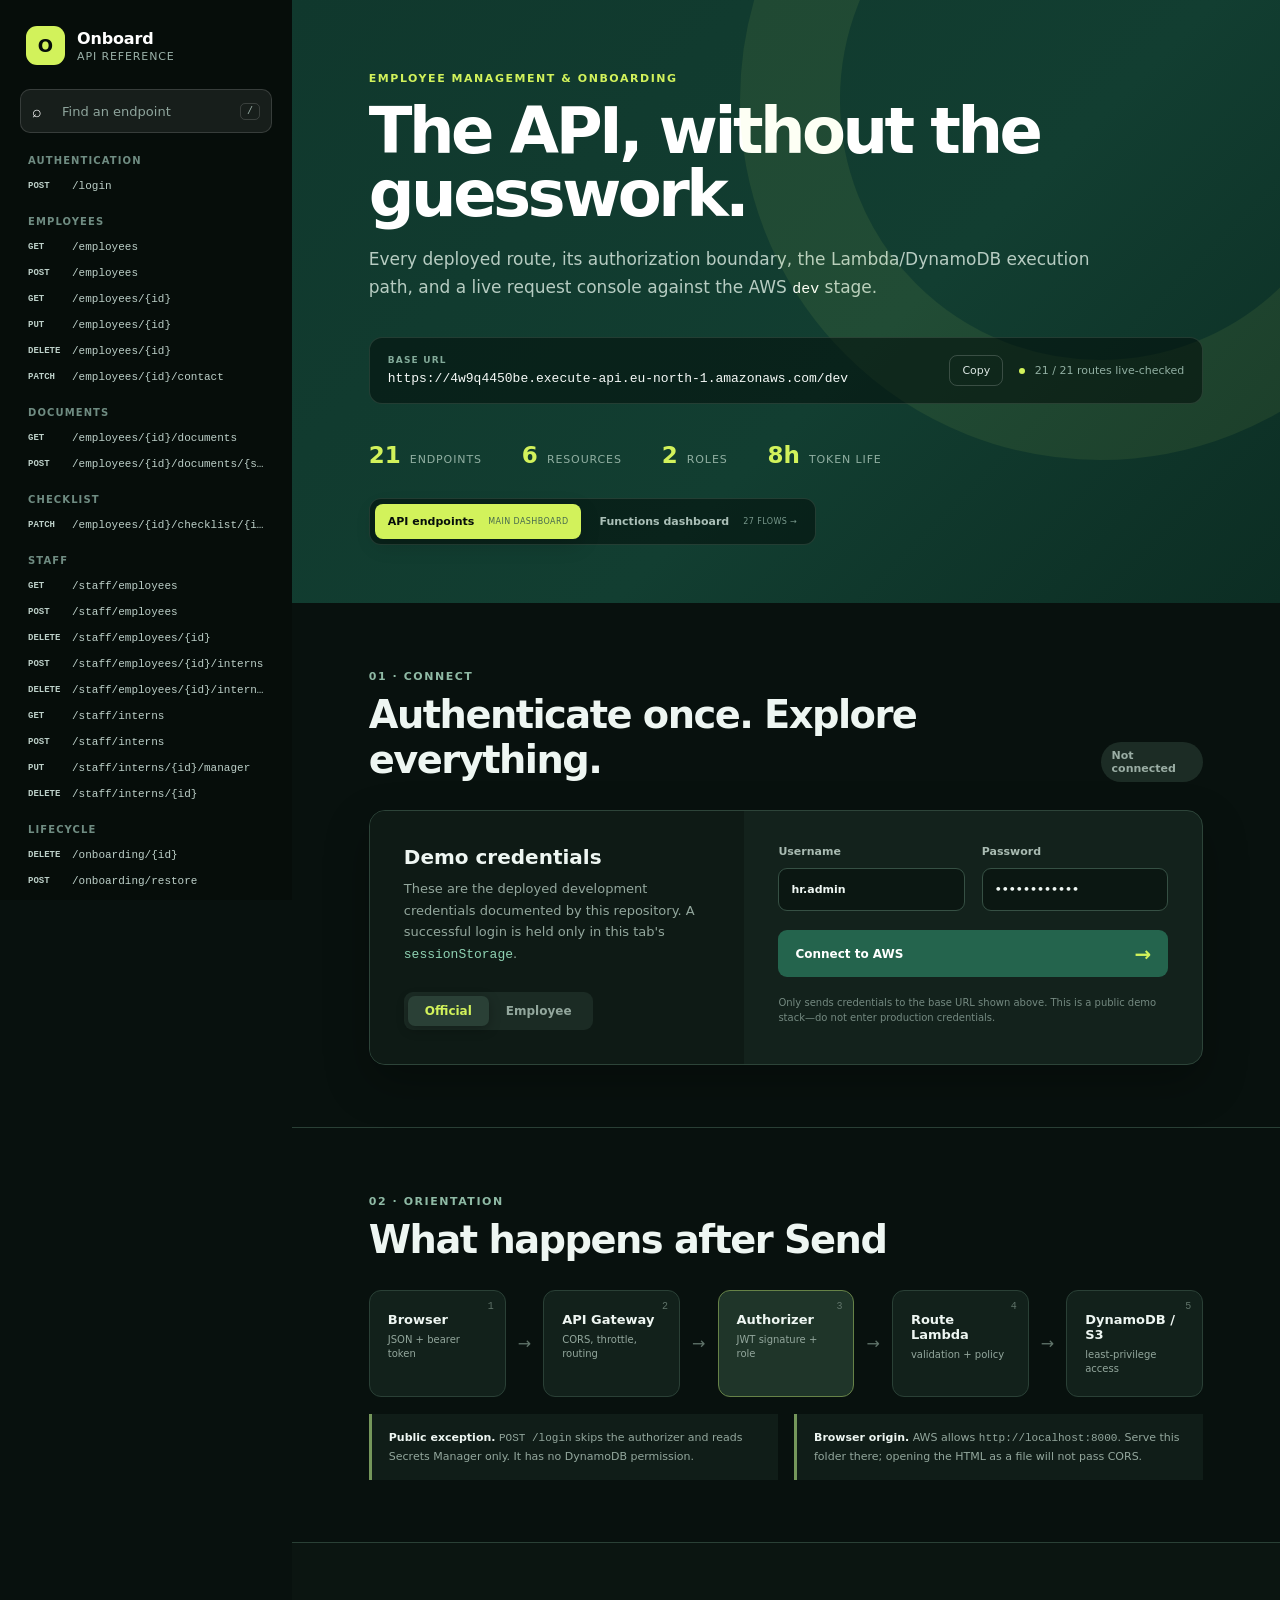
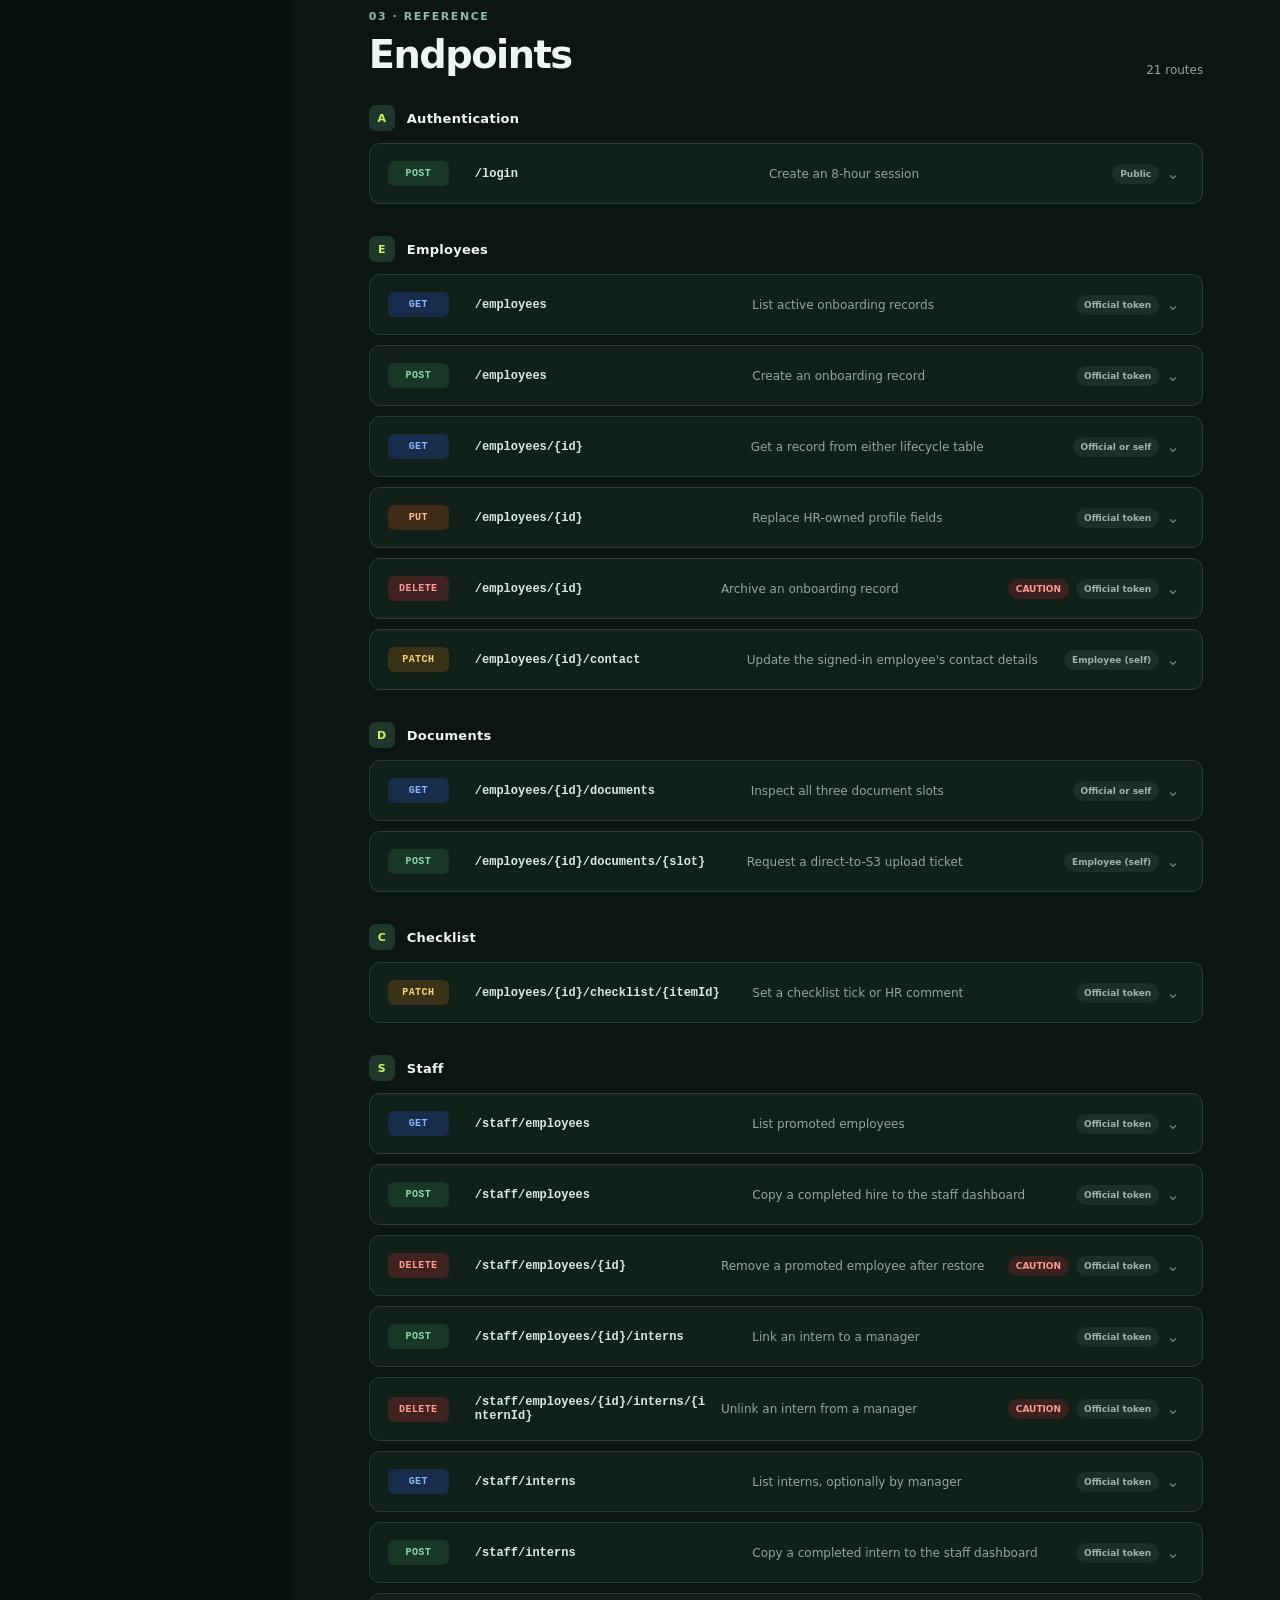
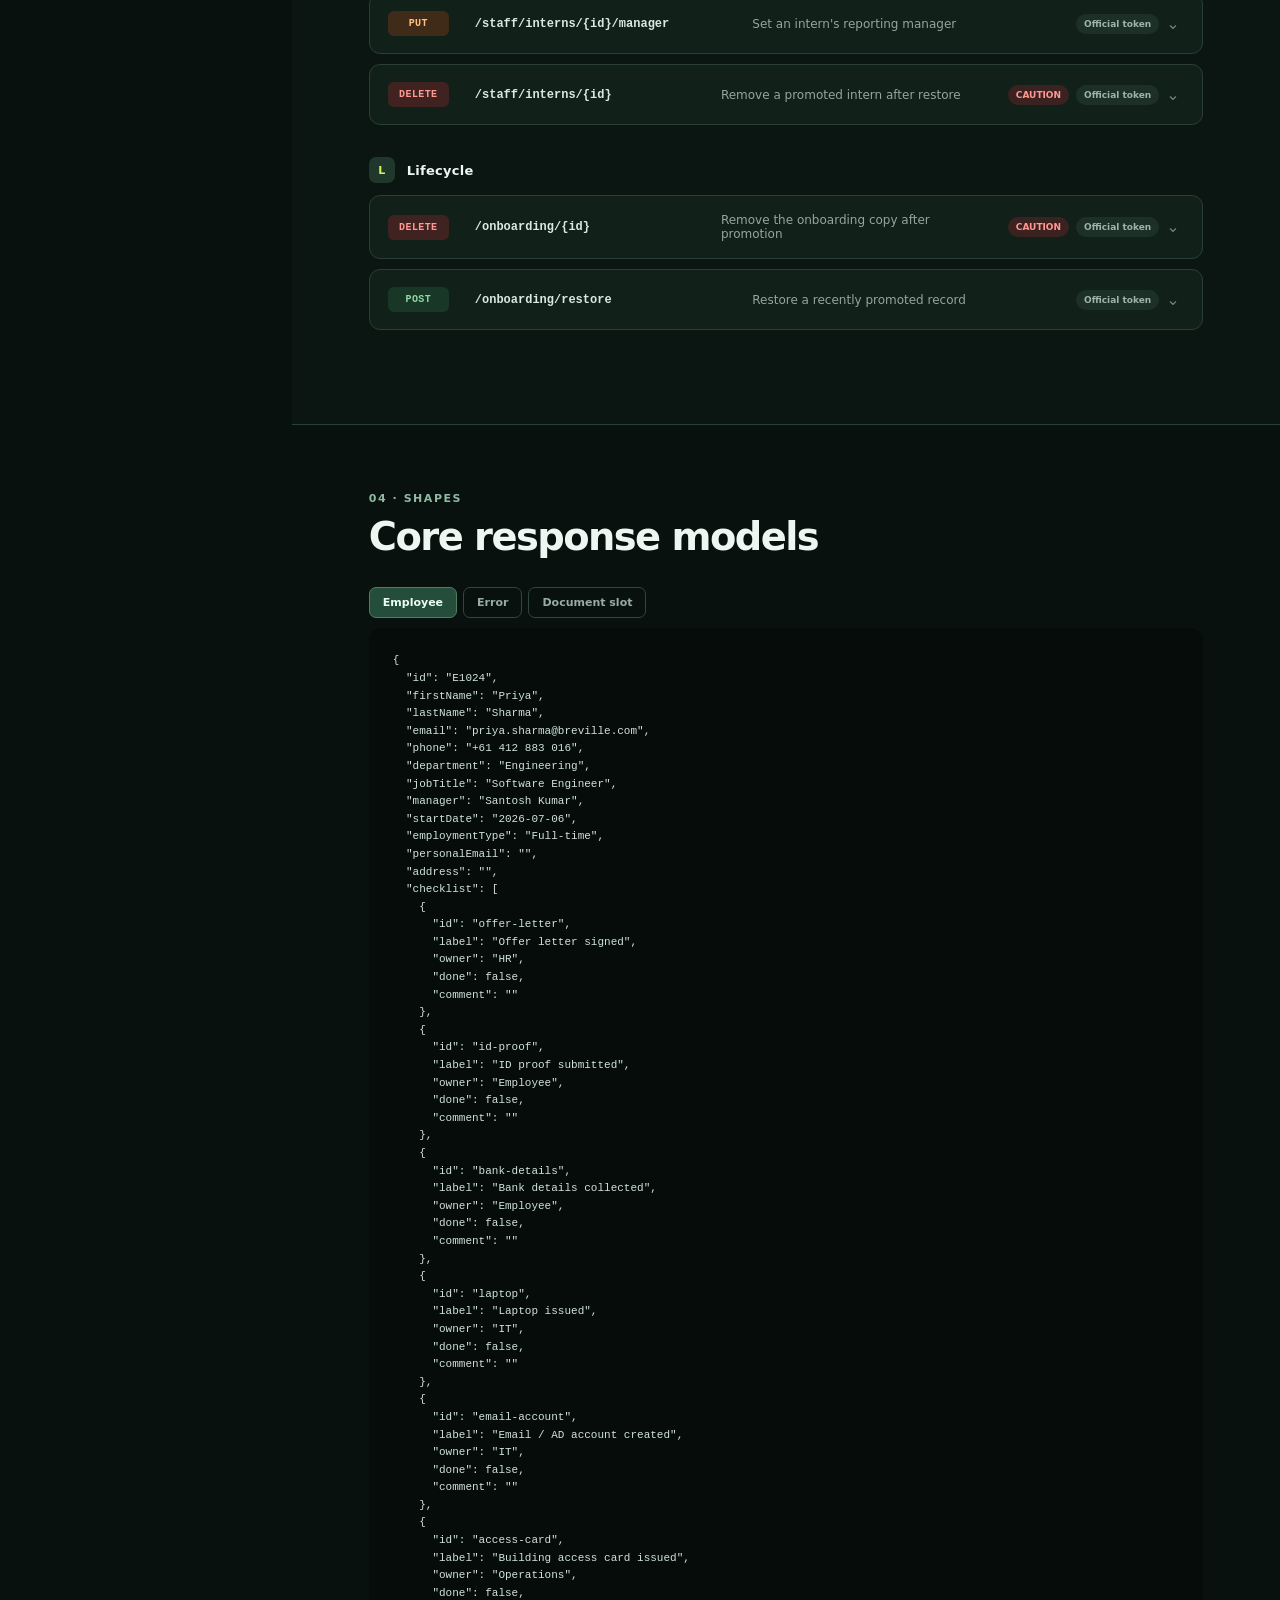
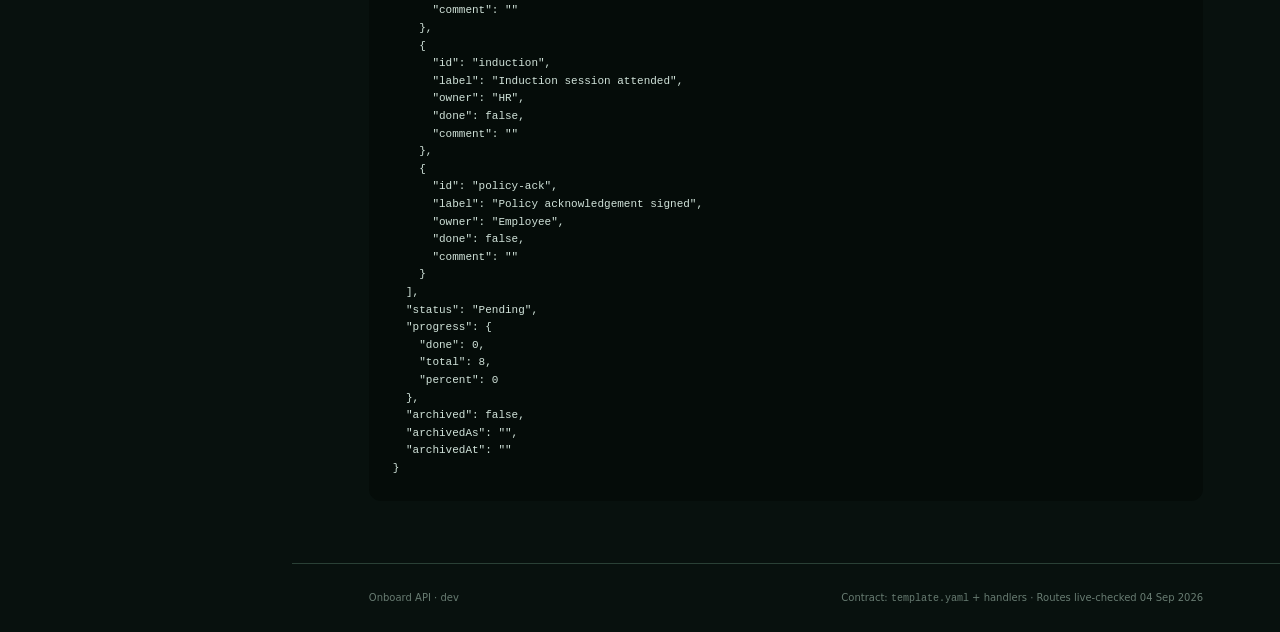
==== artifacts/index.html @ 8365ac49 "Add interactive API documentation artifact" ====
<!doctype html>
<html lang="en">
<head>
  <meta charset="utf-8">
  <meta name="viewport" content="width=device-width, initial-scale=1">
  <meta name="description" content="Interactive reference for the deployed Employee Onboarding API">
  <title>Onboard API · Live reference</title>
  <link rel="stylesheet" href="styles.css">
</head>
<body>
  <div class="shell">
    <aside class="sidebar">
      <a class="brand" href="#top" aria-label="Onboard API home">
        <span class="brand-mark">O</span>
        <span><strong>Onboard</strong><small>API reference</small></span>
      </a>

      <label class="search">
        <span aria-hidden="true">⌕</span>
        <input id="search" type="search" placeholder="Find an endpoint" autocomplete="off">
        <kbd>/</kbd>
      </label>

      <nav id="endpoint-nav" aria-label="API endpoints"></nav>

      <div class="sidebar-foot">
        <span class="live-dot"></span>
        <span>Deployed AWS · <strong>dev</strong></span>
      </div>
    </aside>

    <main id="top">
      <header class="hero">
        <div class="eyebrow">EMPLOYEE MANAGEMENT &amp; ONBOARDING</div>
        <h1>The API, without the guesswork.</h1>
        <p class="hero-copy">Every deployed route, its authorization boundary, the Lambda/DynamoDB execution path, and a live request console against the AWS <code>dev</code> stage.</p>

        <div class="environment-card">
          <div>
            <span class="field-label">BASE URL</span>
            <code id="base-url">https://4w9q4450be.execute-api.eu-north-1.amazonaws.com/dev</code>
          </div>
          <button class="copy-button" id="copy-base" type="button">Copy</button>
          <span class="verified"><i></i> 21 / 21 routes live-checked</span>
        </div>

        <div class="stats" aria-label="API summary">
          <div><strong>21</strong><span>Endpoints</span></div>
          <div><strong>6</strong><span>Resources</span></div>
          <div><strong>2</strong><span>Roles</span></div>
          <div><strong>8h</strong><span>Token life</span></div>
        </div>

        <div class="dashboard-switch" role="group" aria-label="Documentation dashboard">
          <button class="dashboard-button active" data-dashboard="api" type="button"><span>API endpoints</span><small>Main dashboard</small></button>
          <button class="dashboard-button" data-dashboard="functions" type="button"><span>Functions dashboard</span><small>27 flows →</small></button>
        </div>
      </header>

      <section class="section" id="authenticate">
        <div class="section-heading">
          <div>
            <span class="kicker">01 · CONNECT</span>
            <h2>Authenticate once. Explore everything.</h2>
          </div>
          <span id="auth-state" class="status-pill neutral">Not connected</span>
        </div>

        <div class="auth-card">
          <div class="auth-copy">
            <h3>Demo credentials</h3>
            <p>These are the deployed development credentials documented by this repository. A successful login is held only in this tab's <code>sessionStorage</code>.</p>
            <div class="role-switch" role="tablist" aria-label="Credential role">
              <button class="role-button active" data-role="official" type="button">Official</button>
              <button class="role-button" data-role="employee" type="button">Employee</button>
            </div>
          </div>
          <form id="login-form" class="auth-form">
            <label><span>Username</span><input id="login-username" name="username" value="hr.admin" autocomplete="username"></label>
            <label><span>Password</span><input id="login-password" name="password" type="password" value="onboard-2026" autocomplete="current-password"></label>
            <button class="primary-button" id="login-button" type="submit"><span>Connect to AWS</span><b aria-hidden="true">→</b></button>
            <p class="microcopy">Only sends credentials to the base URL shown above. This is a public demo stack—do not enter production credentials.</p>
          </form>
        </div>
      </section>

      <section class="section" id="architecture">
        <div class="section-heading">
          <div>
            <span class="kicker">02 · ORIENTATION</span>
            <h2>What happens after Send</h2>
          </div>
        </div>
        <div class="flow-map" aria-label="API execution architecture">
          <div class="flow-node"><span>1</span><strong>Browser</strong><small>JSON + bearer token</small></div>
          <i>→</i>
          <div class="flow-node"><span>2</span><strong>API Gateway</strong><small>CORS, throttle, routing</small></div>
          <i>→</i>
          <div class="flow-node accent"><span>3</span><strong>Authorizer</strong><small>JWT signature + role</small></div>
          <i>→</i>
          <div class="flow-node"><span>4</span><strong>Route Lambda</strong><small>validation + policy</small></div>
          <i>→</i>
          <div class="flow-node split"><span>5</span><strong>DynamoDB / S3</strong><small>least-privilege access</small></div>
        </div>
        <div class="callouts">
          <p><strong>Public exception.</strong> <code>POST /login</code> skips the authorizer and reads Secrets Manager only. It has no DynamoDB permission.</p>
          <p><strong>Browser origin.</strong> AWS allows <code>http://localhost:8000</code>. Serve this folder there; opening the HTML as a file will not pass CORS.</p>
        </div>
      </section>

      <section class="section" id="workflows">
        <div class="section-heading">
          <div>
            <span class="kicker">01 · WORKFLOWS</span>
            <h2>Multi-endpoint operations</h2>
          </div>
        </div>
        <div class="workflow-grid">
          <article class="workflow-card">
            <span class="workflow-number">A</span><h3>Promote employee</h3>
            <ol><li><code>POST /staff/employees</code><span>Copy completed record</span></li><li><code>DELETE /onboarding/{id}</code><span>Remove old copy, only after step 1</span></li></ol>
          </article>
          <article class="workflow-card">
            <span class="workflow-number">B</span><h3>Promote intern</h3>
            <ol><li><code>POST /staff/interns</code><span>Copy + set manager</span></li><li><code>POST /staff/employees/{id}/interns</code><span>Add manager link</span></li><li><code>DELETE /onboarding/{id}</code><span>Remove old copy last</span></li></ol>
          </article>
          <article class="workflow-card">
            <span class="workflow-number">C</span><h3>Reassign intern</h3>
            <ol><li><code>PUT /staff/interns/{id}/manager</code><span>Set new manager</span></li><li><code>POST /staff/employees/{id}/interns</code><span>Add new link</span></li><li><code>DELETE /staff/employees/{id}/interns/{internId}</code><span>Remove old link last</span></li></ol>
          </article>
          <article class="workflow-card">
            <span class="workflow-number">D</span><h3>Undo promotion</h3>
            <ol><li><code>POST /onboarding/restore</code><span>Restore durable copy first</span></li><li><code>DELETE /staff/.../{id}</code><span>Remove staff copy within 7 days</span></li></ol>
          </article>
        </div>
      </section>

      <section class="section function-map-section" id="function-sequences">
        <div class="section-heading function-map-heading">
          <div>
            <span class="kicker">02 · COMPLETE FUNCTION MAP</span>
            <h2>Every function, in call order.</h2>
            <p class="section-intro">A read-only map of what the application triggers for each user action. Side-by-side calls run in parallel; faded calls are conditional; S3 calls bypass API Gateway.</p>
          </div>
          <div class="function-counts" aria-label="Function map totals">
            <span><strong id="flow-count">0</strong> application flows</span>
            <span><strong id="store-count">0</strong> store functions</span>
          </div>
        </div>
        <div class="sequence-legend" aria-label="Sequence legend">
          <span><i class="legend-line"></i> then</span>
          <span><i class="legend-parallel"></i> parallel</span>
          <span><i class="legend-optional"></i> optional</span>
          <span><i class="legend-external"></i> direct AWS service</span>
        </div>
        <div id="function-map"></div>

        <div class="primitive-heading">
          <div><span class="kicker">LOW-LEVEL COVERAGE</span><h3>All store functions</h3></div>
          <p>The small primitives are listed last, including the helpers composed by promotion, undo, manager reassignment, checklist updates, and direct S3 upload.</p>
        </div>
        <div id="store-function-index" class="store-function-index"></div>
      </section>

      <section class="section endpoint-section" id="reference">
        <div class="section-heading">
          <div>
            <span class="kicker">03 · REFERENCE</span>
            <h2>Endpoints</h2>
          </div>
          <span id="result-count" class="result-count">21 routes</span>
        </div>
        <div id="endpoint-list"></div>
        <div id="empty-state" class="empty-state" hidden>No endpoints match that search.</div>
      </section>

      <section class="section" id="models">
        <div class="section-heading"><div><span class="kicker">04 · SHAPES</span><h2>Core response models</h2></div></div>
        <div class="model-tabs" role="tablist">
          <button type="button" class="model-tab active" data-model="employee">Employee</button>
          <button type="button" class="model-tab" data-model="error">Error</button>
          <button type="button" class="model-tab" data-model="document">Document slot</button>
        </div>
        <pre id="model-code" class="code-panel"></pre>
      </section>

      <footer>
        <span>Onboard API · dev</span>
        <span>Contract: <code>template.yaml</code> + handlers · Routes live-checked 04 Sep 2026</span>
      </footer>
    </main>
  </div>

  <div id="toast" class="toast" role="status" aria-live="polite"></div>
  <script src="api-data.js"></script>
  <script src="app.js"></script>
</body>
</html>
---- artifacts/styles.css ----
:root {
  --ink: #eef6f2;
  --muted: #93a79d;
  --line: #2a4036;
  --paper: #08110e;
  --white: #13221c;
  --forest: #123e31;
  --forest-2: #060d0a;
  --mint: #d2f25b;
  --mint-soft: #22392d;
  --blue: #78a7ff;
  --amber: #f0a45f;
  --red: #f17b75;
  --purple: #a987dc;
  --shadow: 0 18px 45px rgba(0, 0, 0, .28);
  --mono: "SFMono-Regular", Consolas, "Liberation Mono", monospace;
  --sans: Inter, ui-sans-serif, system-ui, -apple-system, BlinkMacSystemFont, "Segoe UI", sans-serif;
}

* { box-sizing: border-box; }
html { scroll-behavior: smooth; color-scheme: dark; }
body { margin: 0; color: var(--ink); background: var(--paper); font-family: var(--sans); }
button, input, textarea { font: inherit; }
button { color: inherit; }
code, pre { font-family: var(--mono); }

.shell { min-height: 100vh; }
.sidebar {
  position: fixed; inset: 0 auto 0 0; z-index: 20; width: 292px; padding: 26px 20px 18px;
  display: flex; flex-direction: column; background: var(--forest-2); color: #fff; overflow-y: auto;
}
.brand { display: flex; align-items: center; gap: 12px; color: inherit; text-decoration: none; padding: 0 6px 24px; }
.brand-mark { width: 39px; height: 39px; display: grid; place-items: center; border-radius: 11px; background: var(--mint); color: var(--forest-2); font-weight: 900; font-size: 18px; }
.brand strong, .brand small { display: block; }
.brand strong { font-size: 16px; letter-spacing: -.01em; }
.brand small { margin-top: 2px; color: #9bb1a9; font-size: 11px; letter-spacing: .08em; text-transform: uppercase; }

.search { display: flex; align-items: center; gap: 8px; margin-bottom: 22px; padding: 0 11px; border: 1px solid rgba(255,255,255,.14); border-radius: 10px; background: rgba(255,255,255,.07); }
.search input { width: 100%; height: 42px; border: 0; outline: 0; color: #fff; background: transparent; font-size: 13px; }
.search input::placeholder { color: #8fa59d; }
.search kbd { padding: 2px 6px; border: 1px solid rgba(255,255,255,.15); border-radius: 5px; color: #9bb1a9; font: 10px var(--mono); }
.nav-group { margin-bottom: 17px; }
.nav-group-title { padding: 0 8px 7px; color: #6f8c82; font-size: 10px; font-weight: 800; letter-spacing: .11em; text-transform: uppercase; }
.nav-link { display: flex; align-items: center; gap: 8px; min-width: 0; padding: 7px 8px; border-radius: 7px; color: #bdd0c9; text-decoration: none; font-size: 11px; }
.nav-link:hover { background: rgba(255,255,255,.07); color: #fff; }
.nav-link .mini-method { width: 36px; flex: none; font: 800 9px var(--mono); }
.nav-link .mini-path { overflow: hidden; text-overflow: ellipsis; white-space: nowrap; font-family: var(--mono); }
.sidebar-foot { display: flex; align-items: center; gap: 8px; margin-top: auto; padding: 18px 7px 0; border-top: 1px solid rgba(255,255,255,.1); color: #91a89f; font-size: 11px; }
.live-dot { width: 7px; height: 7px; border-radius: 50%; background: var(--mint); box-shadow: 0 0 0 4px rgba(217,243,106,.12); }

main { margin-left: 292px; min-width: 0; }
.hero { padding: 72px clamp(34px, 6vw, 92px) 58px; background: var(--forest); color: #fff; position: relative; overflow: hidden; }
.hero::after { content: ""; position: absolute; width: 520px; height: 520px; right: -180px; top: -260px; border: 100px solid rgba(217,243,106,.07); border-radius: 50%; pointer-events: none; }
.eyebrow, .kicker { color: var(--mint); font-size: 11px; font-weight: 800; letter-spacing: .14em; }
h1 { max-width: 760px; margin: 15px 0 18px; font-size: clamp(42px, 5vw, 68px); line-height: .99; letter-spacing: -.055em; }
.hero-copy { max-width: 735px; margin: 0; color: #c8d7d1; font-size: 17px; line-height: 1.65; }
.hero-copy code { color: #fff; font-size: .88em; }
.environment-card { position: relative; z-index: 1; max-width: 920px; margin-top: 36px; display: flex; align-items: center; gap: 16px; padding: 17px 18px; border: 1px solid rgba(255,255,255,.13); border-radius: 13px; background: rgba(8,40,30,.44); }
.environment-card > div { min-width: 0; flex: 1; }
.field-label { display: block; margin-bottom: 6px; color: #7ea095; font-size: 9px; font-weight: 800; letter-spacing: .13em; }
.environment-card code { display: block; overflow: hidden; color: #f6faf8; text-overflow: ellipsis; white-space: nowrap; font-size: 13px; }
.copy-button { padding: 8px 12px; border: 1px solid rgba(255,255,255,.18); border-radius: 8px; background: transparent; color: #dbe6e2; cursor: pointer; font-size: 11px; }
.verified { color: #9fb6ad; font-size: 11px; white-space: nowrap; }
.verified i { display: inline-block; width: 6px; height: 6px; margin-right: 6px; border-radius: 50%; background: var(--mint); }
.stats { display: flex; gap: 40px; margin-top: 38px; }
.stats div { display: flex; align-items: baseline; gap: 9px; }
.stats strong { color: var(--mint); font-size: 23px; }
.stats span { color: #9db4ab; font-size: 11px; text-transform: uppercase; letter-spacing: .08em; }
.dashboard-switch { position: relative; z-index: 1; display: inline-flex; gap: 5px; margin-top: 30px; padding: 5px; border: 1px solid rgba(255,255,255,.13); border-radius: 12px; background: rgba(8,40,30,.38); }
.dashboard-button { min-width: 176px; display: flex; align-items: center; justify-content: space-between; gap: 14px; padding: 11px 13px; border: 0; border-radius: 8px; background: transparent; color: #abc0b8; cursor: pointer; text-align: left; }
.dashboard-button span { font-size: 11px; font-weight: 800; }
.dashboard-button small { color: #78988c; font-size: 8px; letter-spacing: .05em; text-transform: uppercase; }
.dashboard-button.active { background: var(--mint); color: var(--forest-2); box-shadow: 0 6px 20px rgba(0,0,0,.15); }
.dashboard-button.active small { color: #47694f; }
.dashboard-button:not(.active):hover { background: rgba(255,255,255,.07); color: #fff; }

body:not(.show-functions) #workflows,
body:not(.show-functions) #function-sequences { display: none; }
body.show-functions #authenticate,
body.show-functions #architecture,
body.show-functions #reference,
body.show-functions #models { display: none; }
body.show-functions #workflows,
body.show-functions #function-sequences { display: block; }
body.show-functions .sidebar { display: none; }
body.show-functions main { margin-left: 0; }

.section { padding: 62px clamp(34px, 6vw, 92px); border-bottom: 1px solid var(--line); }
.section-heading { display: flex; justify-content: space-between; align-items: end; gap: 24px; margin-bottom: 28px; }
.section-heading h2 { margin: 8px 0 0; font-size: clamp(28px, 3vw, 39px); letter-spacing: -.04em; }
.kicker { color: #4f735f; }
.status-pill { padding: 7px 11px; border-radius: 999px; font-size: 11px; font-weight: 750; }
.status-pill.neutral { background: #e8ece9; color: #65716c; }
.status-pill.connected { background: var(--mint-soft); color: var(--forest); }
.status-pill.error { background: #fbe6e3; color: var(--red); }

.auth-card { display: grid; grid-template-columns: .9fr 1.1fr; overflow: hidden; border: 1px solid var(--line); border-radius: 16px; background: var(--white); box-shadow: var(--shadow); }
.auth-copy { padding: 34px; background: #eef2ed; }
.auth-copy h3 { margin: 0 0 9px; font-size: 20px; }
.auth-copy p { margin: 0; color: var(--muted); font-size: 13px; line-height: 1.65; }
.auth-copy code { color: var(--forest); }
.role-switch { display: inline-flex; margin-top: 27px; padding: 4px; border-radius: 9px; background: #dce5df; }
.role-button { padding: 8px 17px; border: 0; border-radius: 7px; background: transparent; cursor: pointer; color: #63736b; font-size: 12px; font-weight: 700; }
.role-button.active { background: var(--white); color: var(--forest); box-shadow: 0 3px 9px rgba(20,50,40,.08); }
.auth-form { display: grid; grid-template-columns: 1fr 1fr; gap: 17px; padding: 34px; }
.auth-form label, .input-field { display: grid; gap: 7px; color: #51605a; font-size: 11px; font-weight: 750; }
input, textarea { width: 100%; border: 1px solid #cfd9d4; border-radius: 9px; outline: none; background: #fff; color: var(--ink); }
input { height: 43px; padding: 0 12px; }
textarea { min-height: 180px; padding: 13px; resize: vertical; font: 12px/1.55 var(--mono); }
input:focus, textarea:focus { border-color: #6c8b7c; box-shadow: 0 0 0 3px rgba(22,76,60,.09); }
.primary-button { grid-column: 1/-1; height: 47px; display: flex; align-items: center; justify-content: space-between; padding: 0 17px; border: 0; border-radius: 9px; background: var(--forest); color: #fff; cursor: pointer; font-size: 12px; font-weight: 750; }
.primary-button:hover { background: var(--forest-2); }
.primary-button:disabled { opacity: .55; cursor: wait; }
.primary-button b { color: var(--mint); font-size: 20px; }
.microcopy { grid-column: 1/-1; margin: -4px 0 0; color: #849089; font-size: 10px; line-height: 1.5; }

.flow-map { display: flex; align-items: stretch; gap: 12px; }
.flow-map > i { align-self: center; color: #aab6b0; font-style: normal; }
.flow-node { flex: 1; position: relative; min-width: 0; padding: 21px 18px; border: 1px solid var(--line); border-radius: 12px; background: var(--white); }
.flow-node > span { position: absolute; right: 11px; top: 10px; color: #bec7c2; font: 10px var(--mono); }
.flow-node strong, .flow-node small { display: block; }
.flow-node strong { font-size: 13px; }
.flow-node small { margin-top: 6px; color: var(--muted); font-size: 10px; line-height: 1.35; }
.flow-node.accent { border-color: #cadb7c; background: var(--mint-soft); }
.callouts { display: grid; grid-template-columns: 1fr 1fr; gap: 16px; margin-top: 17px; }
.callouts p { margin: 0; padding: 15px 17px; border-left: 3px solid #8aa06b; background: #eef2ed; color: var(--muted); font-size: 11px; line-height: 1.6; }
.callouts strong { color: var(--ink); }

.workflow-grid { display: grid; grid-template-columns: 1fr 1fr; gap: 16px; }
.workflow-card { position: relative; padding: 25px 24px; border: 1px solid var(--line); border-radius: 13px; background: var(--white); }
.workflow-number { position: absolute; right: 19px; top: 16px; color: #c7d1cc; font: 700 25px var(--mono); }
.workflow-card h3 { margin: 0 0 19px; font-size: 17px; }
.workflow-card ol { margin: 0; padding: 0; list-style: none; counter-reset: flow; }
.workflow-card li { position: relative; display: grid; gap: 3px; padding: 0 0 17px 28px; counter-increment: flow; }
.workflow-card li:last-child { padding-bottom: 0; }
.workflow-card li::before { content: counter(flow); position: absolute; left: 0; width: 18px; height: 18px; display: grid; place-items: center; border-radius: 50%; background: var(--forest); color: #fff; font-size: 9px; font-weight: 800; }
.workflow-card li:not(:last-child)::after { content: ""; position: absolute; left: 8px; top: 18px; bottom: 0; width: 1px; background: #cfd9d4; }
.workflow-card code { color: var(--forest); font-size: 11px; font-weight: 700; }
.workflow-card li span { color: var(--muted); font-size: 10px; }

.function-map-section { background: #e9eeea; }
.function-map-heading { align-items: flex-end; }
.function-map-heading > div:first-child { max-width: 760px; }
.section-intro { max-width: 700px; margin: 13px 0 0; color: var(--muted); font-size: 13px; line-height: 1.65; }
.function-counts { display: flex; gap: 20px; flex: none; }
.function-counts span { display: grid; color: #6b7972; font-size: 9px; font-weight: 750; letter-spacing: .07em; text-transform: uppercase; }
.function-counts strong { margin-bottom: 3px; color: var(--forest); font-size: 25px; letter-spacing: -.03em; }
.sequence-legend { display: flex; flex-wrap: wrap; gap: 18px; margin: -5px 0 34px; padding: 12px 15px; border: 1px solid #d2dcd6; border-radius: 9px; background: rgba(255,255,255,.55); color: #68766f; font-size: 9px; font-weight: 750; letter-spacing: .05em; text-transform: uppercase; }
.sequence-legend span { display: flex; align-items: center; gap: 7px; }
.sequence-legend i { display: inline-block; width: 18px; height: 8px; }
.legend-line { border-top: 2px solid var(--forest); }
.legend-parallel { border-top: 2px solid var(--forest); border-bottom: 2px solid var(--forest); }
.legend-optional { border: 1px dashed #8a9891; border-radius: 3px; }
.legend-external { border-radius: 3px; background: #eee6fb; box-shadow: inset 0 0 0 1px #bca8db; }
.function-category { margin-bottom: 40px; }
.function-category-title { display: flex; align-items: center; gap: 11px; margin-bottom: 13px; }
.function-category-title > span { display: grid; place-items: center; width: 27px; height: 27px; border-radius: 7px; background: var(--forest); color: var(--mint); font: 750 9px var(--mono); }
.function-category-title h3 { margin: 0; font-size: 16px; letter-spacing: -.015em; }
.function-card-grid { display: grid; grid-template-columns: 1fr 1fr; gap: 13px; }
.function-card { min-width: 0; overflow: hidden; border: 1px solid #d3ddd7; border-radius: 12px; background: var(--white); box-shadow: 0 6px 18px rgba(24,48,39,.035); }
.function-card > header { display: grid; grid-template-columns: 30px minmax(0, 1fr) auto; gap: 11px; align-items: start; min-height: 105px; padding: 20px 18px 15px; border-bottom: 1px solid #edf0ee; }
.function-index { padding-top: 2px; color: #a5b0aa; font: 700 10px var(--mono); }
.function-card h4 { margin: 0 0 7px; font-size: 14px; letter-spacing: -.01em; }
.function-card header p { margin: 0; color: var(--muted); font-size: 10px; line-height: 1.55; }
.actor-badge { padding: 5px 8px; border-radius: 999px; background: var(--mint-soft); color: var(--forest); font-size: 8px; font-weight: 800; white-space: nowrap; }
.function-sequence { display: flex; align-items: center; min-height: 95px; padding: 16px 18px 18px; overflow-x: auto; scrollbar-width: thin; }
.function-step { position: relative; flex: none; padding-top: 18px; }
.step-label { position: absolute; top: 0; left: 0; color: #99a59f; font: 750 7px var(--mono); letter-spacing: .09em; }
.function-calls { display: flex; gap: 6px; }
.parallel-calls { padding: 5px; border-left: 2px solid #80978c; border-right: 2px solid #80978c; border-radius: 7px; background: #f4f7f4; }
.function-call { position: relative; min-width: 154px; display: grid; grid-template-columns: 50px minmax(90px, 1fr); align-items: start; gap: 8px; padding: 10px; border: 1px solid #dce3df; border-radius: 8px; background: #fafbf9; }
.function-call .method { width: 50px; height: 22px; font-size: 8px; }
.function-call code { display: block; max-width: 210px; overflow-wrap: anywhere; color: #304139; font-size: 9px; font-weight: 700; line-height: 1.4; }
.function-call small { display: block; margin-top: 4px; color: #7c8982; font-size: 8px; line-height: 1.35; }
.external-call { border-color: #cbb9e3; background: #f6f1fc; }
.service-badge { position: absolute; right: 5px; top: -8px; padding: 2px 5px; border-radius: 4px; background: var(--purple); color: #fff; font-size: 6px; letter-spacing: .06em; }
.optional-step { opacity: .66; }
.optional-step .function-call { border-style: dashed; }
.sequence-connector { flex: none; margin: 16px 8px 0; color: #799086; font-size: 14px; }
.local-call { min-width: 210px; display: grid; grid-template-columns: 43px 1fr; gap: 8px; align-items: center; padding: 11px; border: 1px dashed #bdc9c3; border-radius: 8px; background: #f4f6f3; }
.local-call span { color: #78867f; font: 800 7px var(--mono); letter-spacing: .08em; }
.local-call code { color: #53615b; font-size: 9px; line-height: 1.4; }
.primitive-heading { display: flex; justify-content: space-between; align-items: end; gap: 30px; margin: 56px 0 17px; padding-top: 36px; border-top: 1px solid #cdd8d2; }
.primitive-heading h3 { margin: 7px 0 0; font-size: 24px; letter-spacing: -.03em; }
.primitive-heading p { max-width: 570px; margin: 0; color: var(--muted); font-size: 11px; line-height: 1.6; }
.store-function-index { display: grid; grid-template-columns: 1fr 1fr; border: 1px solid #d2dcd6; border-radius: 12px; background: #fff; overflow: hidden; }
.store-function-row { min-width: 0; display: grid; grid-template-columns: 25px minmax(135px, .7fr) minmax(160px, 1.3fr); gap: 9px; align-items: start; padding: 12px 14px; border-bottom: 1px solid #e8ece9; }
.store-function-row:nth-child(odd) { border-right: 1px solid #e0e6e2; }
.store-function-row:nth-last-child(-n+2) { border-bottom: 0; }
.store-function-row > span { color: #a2ada7; font: 700 8px var(--mono); }
.store-name { color: var(--forest); font-size: 9px; font-weight: 750; overflow-wrap: anywhere; }
.store-sequence { color: #68766f; font-size: 8px; line-height: 1.5; overflow-wrap: anywhere; }

.endpoint-section { background: #f1f3ef; }
.result-count { color: var(--muted); font-size: 12px; }
.tag-block { margin-bottom: 32px; }
.tag-heading { display: flex; align-items: center; gap: 12px; margin: 0 0 12px; font-size: 13px; letter-spacing: .02em; }
.tag-heading span { display: grid; place-items: center; width: 26px; height: 26px; border-radius: 7px; background: #dfe7e1; color: var(--forest); font-size: 11px; }
.endpoint-card { margin-bottom: 10px; border: 1px solid var(--line); border-radius: 11px; background: var(--white); overflow: hidden; transition: box-shadow .2s, border-color .2s; }
.endpoint-card[open] { border-color: #b9c8c0; box-shadow: 0 12px 26px rgba(30,52,43,.07); }
.endpoint-summary { display: grid; grid-template-columns: 72px minmax(220px, .85fr) minmax(180px, 1fr) auto; align-items: center; gap: 15px; padding: 17px 18px; cursor: pointer; list-style: none; }
.endpoint-summary::-webkit-details-marker { display: none; }
.method { display: inline-grid; place-items: center; width: 61px; height: 25px; border-radius: 6px; font: 800 10px var(--mono); letter-spacing: .04em; }
.method.get { color: #2050b9; background: #e7eeff; }
.method.post { color: #25623a; background: #e6f4e9; }
.method.put { color: #965014; background: #fff0df; }
.method.patch { color: #725000; background: #fff5c7; }
.method.delete { color: #aa3535; background: #fde9e7; }
.endpoint-path { min-width: 0; overflow-wrap: anywhere; color: #26332e; font: 700 12px var(--mono); }
.endpoint-name { color: var(--muted); font-size: 12px; }
.endpoint-meta { display: flex; justify-content: flex-end; gap: 7px; }
.access-badge, .danger-badge { padding: 5px 8px; border-radius: 999px; background: #edf0ed; color: #637069; font-size: 9px; font-weight: 800; white-space: nowrap; }
.danger-badge { color: #9e3f35; background: #fbeae7; }
.chevron { width: 18px; color: #87928d; transition: transform .2s; }
.endpoint-card[open] .chevron { transform: rotate(180deg); }
.endpoint-detail { padding: 0 18px 22px; border-top: 1px solid #edf0ed; }
.endpoint-description { max-width: 880px; margin: 20px 0; color: #55635d; font-size: 13px; line-height: 1.7; }
.detail-grid { display: grid; grid-template-columns: 1fr 1fr; gap: 22px; }
.detail-title { margin: 0 0 10px; color: #6a7771; font-size: 9px; font-weight: 850; letter-spacing: .12em; text-transform: uppercase; }
.execution-flow { display: flex; flex-wrap: wrap; align-items: center; gap: 7px; }
.flow-step { padding: 8px 10px; border: 1px solid var(--line); border-radius: 7px; color: #53615b; background: #fafbf9; font-size: 10px; }
.flow-arrow { color: #a1ada7; }
.response-list { display: flex; flex-wrap: wrap; gap: 6px; }
.response-chip { padding: 7px 9px; border-radius: 7px; background: #f0f3ef; color: #5a6862; font-size: 10px; }
.response-chip strong { margin-right: 5px; color: var(--forest); }
.input-notes { display: grid; grid-template-columns: repeat(2, minmax(0, 1fr)); gap: 8px; margin-top: 17px; }
.input-notes span { display: grid; grid-template-columns: auto auto 1fr; align-items: baseline; gap: 8px; padding: 10px 11px; border: 1px solid var(--line); border-radius: 7px; color: var(--muted); font-size: 10px; }
.input-notes code { color: var(--forest); font-weight: 800; }
.input-notes b { color: #89958f; font-size: 8px; letter-spacing: .07em; text-transform: uppercase; white-space: nowrap; }
.example-disclosure { margin-top: 17px; border: 1px solid var(--line); border-radius: 8px; background: #fafbf9; overflow: hidden; }
.example-disclosure summary { padding: 11px 13px; cursor: pointer; color: #5d6b64; font-size: 10px; font-weight: 800; }
.example-disclosure pre { max-height: 370px; margin: 0; padding: 17px; overflow: auto; border-top: 1px solid var(--line); background: #14201c; color: #d7e4de; font-size: 10px; line-height: 1.55; }
.try-toggle { margin-top: 21px; padding: 10px 14px; border: 1px solid #b8c8bf; border-radius: 8px; background: #fff; color: var(--forest); cursor: pointer; font-size: 11px; font-weight: 800; }
.try-toggle:hover { background: #f4f7f4; }
.console { margin-top: 14px; border: 1px solid #cdd8d2; border-radius: 11px; overflow: hidden; background: #f9faf8; }
.console[hidden] { display: none; }
.console-head { display: flex; justify-content: space-between; align-items: center; padding: 12px 14px; border-bottom: 1px solid #dfe5e1; background: #eef2ee; }
.console-head strong { font-size: 11px; }
.console-head span { color: #78857e; font-size: 9px; }
.console-body { display: grid; grid-template-columns: 1fr 1fr; }
.request-pane, .response-pane { min-width: 0; padding: 17px; }
.response-pane { border-left: 1px solid #dfe5e1; background: #14201c; color: #dbe7e1; }
.console-fields { display: grid; grid-template-columns: 1fr 1fr; gap: 11px; margin-bottom: 13px; }
.console-fields label { display: grid; gap: 6px; color: #65726c; font-size: 10px; font-weight: 700; }
.console-fields input { height: 38px; font-family: var(--mono); font-size: 11px; }
.request-url { margin-bottom: 13px; padding: 10px 11px; overflow-x: auto; border-radius: 7px; background: #e9eeea; color: #34423c; white-space: nowrap; font: 10px var(--mono); }
.request-url b { margin-right: 8px; color: var(--forest); }
.danger-confirm { display: flex; gap: 9px; align-items: flex-start; margin: 12px 0; padding: 11px; border: 1px solid #edc6c1; border-radius: 8px; background: #fff3f1; color: #8f443c; font-size: 10px; line-height: 1.45; }
.danger-confirm input { width: 15px; height: 15px; flex: none; margin: 0; }
.send-button { width: 100%; height: 42px; border: 0; border-radius: 8px; background: var(--forest); color: #fff; cursor: pointer; font-size: 11px; font-weight: 800; }
.send-button:disabled { opacity: .45; cursor: not-allowed; }
.response-status { display: flex; align-items: center; justify-content: space-between; min-height: 22px; margin-bottom: 11px; font-size: 10px; }
.response-status strong { color: var(--mint); }
.response-output { min-height: 250px; max-height: 520px; margin: 0; overflow: auto; color: #cfe0d8; white-space: pre-wrap; word-break: break-word; font: 11px/1.58 var(--mono); }
.empty-response { color: #71827a; }
.empty-state { padding: 50px; text-align: center; border: 1px dashed #c7d1cb; color: var(--muted); }

.model-tabs { display: flex; gap: 6px; margin-bottom: 10px; }
.model-tab { padding: 8px 13px; border: 1px solid var(--line); border-radius: 7px; background: transparent; cursor: pointer; color: var(--muted); font-size: 11px; font-weight: 700; }
.model-tab.active { background: var(--forest); border-color: var(--forest); color: #fff; }
.code-panel { min-height: 270px; margin: 0; padding: 24px; overflow: auto; border-radius: 12px; background: #14201c; color: #d8e5df; font-size: 11px; line-height: 1.6; }
footer { display: flex; justify-content: space-between; gap: 20px; padding: 28px clamp(34px, 6vw, 92px); color: #8a9590; font-size: 10px; }
.toast { position: fixed; z-index: 100; right: 24px; bottom: 24px; max-width: 370px; padding: 12px 16px; border-radius: 9px; background: #102a21; color: #fff; box-shadow: 0 10px 35px rgba(0,0,0,.2); opacity: 0; transform: translateY(10px); pointer-events: none; transition: .2s; font-size: 11px; }
.toast.show { opacity: 1; transform: translateY(0); }

/* Permanent dark theme */
.hero { background: linear-gradient(135deg, #10382d 0%, #123e31 58%, #0c2d23 100%); }
.hero-copy { color: #b7ccc2; }
.environment-card,
.dashboard-switch { background: rgba(3, 14, 10, .55); border-color: rgba(213, 242, 221, .13); }
.field-label { color: #82aa99; }
.stats span,
.verified { color: #91afa2; }
.kicker { color: #8fbaa5; }
.status-pill.neutral { background: #1c2c25; color: #9aada4; }
.status-pill.connected { background: #263d2f; color: var(--mint); }
.status-pill.error { background: #3a2321; color: #ff9a94; }

.auth-card { border-color: #2d4439; }
.auth-copy { background: #0e1a15; }
.auth-copy code,
.workflow-card code,
.input-notes code,
.store-name,
.response-chip strong,
.request-url b { color: #8fd2b3; }
.role-switch { background: #1b2b24; }
.role-button { color: #93a79d; }
.role-button.active { background: #2a4036; color: var(--mint); box-shadow: 0 3px 12px rgba(0,0,0,.28); }
.auth-form label,
.input-field { color: #a9bbb2; }
input,
textarea { border-color: #365044; background: #0b1712; color: var(--ink); }
input:focus,
textarea:focus { border-color: #72a88f; box-shadow: 0 0 0 3px rgba(116, 183, 151, .13); }
input::placeholder,
textarea::placeholder { color: #63776e; }
.primary-button,
.send-button { background: #24644d; }
.primary-button:hover { background: #2d775d; }
.microcopy { color: #748980; }

.flow-node { background: #12211b; }
.flow-node > span { color: #60746a; }
.flow-node.accent { border-color: #668247; background: #1f3529; }
.flow-map > i,
.flow-arrow { color: #60746a; }
.callouts p { border-left-color: #75975b; background: #101d18; }
.workflow-card { background: #12211b; }
.workflow-number { color: #40564c; }
.workflow-card li::before { background: #28614d; }
.workflow-card li:not(:last-child)::after { background: #365044; }

.function-map-section,
.endpoint-section { background: #0b1511; }
.function-counts span { color: #879b91; }
.function-counts strong { color: var(--mint); }
.sequence-legend { border-color: #2b4137; background: rgba(18, 33, 27, .82); color: #91a69b; }
.legend-optional { border-color: #62796e; }
.legend-external { background: #2b2238; box-shadow: inset 0 0 0 1px #6e568e; }
.function-category-title > span { background: #244b3b; color: var(--mint); }
.function-card { border-color: #2b4137; background: #112019; box-shadow: 0 8px 24px rgba(0,0,0,.18); }
.function-card > header { border-color: #25382f; }
.function-index,
.step-label { color: #60746a; }
.actor-badge { background: #22392d; color: #b9df8e; }
.parallel-calls { border-color: #517464; background: #0c1813; }
.function-call { border-color: #2c4338; background: #0e1a15; }
.function-call code { color: #d2e2da; }
.function-call small { color: #82968c; }
.external-call { border-color: #624e7c; background: #211a2b; }
.local-call { border-color: #4b6358; background: #0d1914; }
.local-call span { color: #789087; }
.local-call code { color: #aebfb7; }
.primitive-heading { border-color: #2b4137; }
.store-function-index { border-color: #2b4137; background: #101e18; }
.store-function-row { border-color: #263a31; }
.store-function-row:nth-child(odd) { border-color: #263a31; }
.store-function-row > span { color: #5f746a; }
.store-sequence { color: #94a89e; }

.tag-heading span { background: #20382c; color: var(--mint); }
.endpoint-card { border-color: #293f35; background: #112019; }
.endpoint-card[open] { border-color: #476556; box-shadow: 0 12px 30px rgba(0,0,0,.24); }
.method.get { color: #8bb4ff; background: #182c4c; }
.method.post { color: #90d9a8; background: #183726; }
.method.put { color: #ffc17e; background: #402a18; }
.method.patch { color: #f2d972; background: #3a3217; }
.method.delete { color: #ff9992; background: #402321; }
.endpoint-path { color: #dce8e2; }
.access-badge { background: #1d3027; color: #9fb3a9; }
.danger-badge { color: #ff9992; background: #3b211f; }
.chevron { color: #6f8479; }
.endpoint-detail { border-color: #25382f; }
.endpoint-description,
.detail-title { color: #9aafa4; }
.flow-step { border-color: #2c4338; color: #b3c4bb; background: #0d1914; }
.response-chip { background: #192b23; color: #9eb1a7; }
.input-notes b { color: #788d82; }
.example-disclosure { border-color: #2b4137; background: #0d1914; }
.example-disclosure summary { color: #a7bab0; }
.example-disclosure pre { border-color: #2b4137; background: #07100c; color: #cce0d6; }
.try-toggle { border-color: #456555; background: #14251e; color: #a9dcbc; }
.try-toggle:hover { background: #1c3228; }
.console { border-color: #30493d; background: #0b1611; }
.console-head { border-color: #2a4036; background: #172820; }
.console-head span,
.console-fields label { color: #899e93; }
.request-pane { background: #0e1a15; }
.response-pane { border-color: #2a4036; background: #050c09; color: #d1e3da; }
.request-url { background: #07100c; color: #c4d6cd; }
.danger-confirm { border-color: #70423e; background: #291918; color: #f1aaa4; }
.response-output { color: #cde0d7; }
.empty-response { color: #667b71; }
.empty-state { border-color: #3a5247; }
.model-tab { border-color: #30473c; color: #98aca2; }
.model-tab.active { border-color: #557a66; background: #244d3c; color: #ecfff5; }
.code-panel { background: #050c09; color: #d1e3da; }
footer { color: #687c72; }
.toast { background: #1f4938; box-shadow: 0 10px 35px rgba(0,0,0,.45); }

@media (max-width: 1050px) {
  .sidebar { width: 236px; }
  main { margin-left: 236px; }
  .endpoint-summary { grid-template-columns: 65px minmax(190px, 1fr) auto; }
  .endpoint-name { display: none; }
  .console-body { grid-template-columns: 1fr; }
  .response-pane { border-left: 0; border-top: 1px solid #dfe5e1; }
  .flow-map { display: grid; grid-template-columns: 1fr 18px 1fr; }
  .flow-map > i:nth-of-type(even) { display: none; }
  .function-card-grid, .store-function-index { grid-template-columns: 1fr; }
  .store-function-row:nth-child(odd) { border-right: 0; }
  .store-function-row:nth-last-child(2) { border-bottom: 1px solid #e8ece9; }
}

@media (max-width: 760px) {
  .sidebar { position: static; width: auto; max-height: none; }
  #endpoint-nav, .sidebar-foot { display: none; }
  .brand { padding-bottom: 16px; }
  .search { margin-bottom: 0; }
  main { margin-left: 0; }
  .hero, .section { padding-left: 22px; padding-right: 22px; }
  .stats { display: grid; grid-template-columns: 1fr 1fr; gap: 14px; }
  .dashboard-switch { width: 100%; }
  .dashboard-button { min-width: 0; flex: 1; }
  .dashboard-button small { display: none; }
  .environment-card { align-items: flex-start; flex-wrap: wrap; }
  .verified { width: 100%; }
  .auth-card, .detail-grid, .workflow-grid, .callouts { grid-template-columns: 1fr; }
  .auth-form { grid-template-columns: 1fr; }
  .flow-map { grid-template-columns: 1fr; }
  .flow-map > i { transform: rotate(90deg); justify-self: center; }
  .endpoint-summary { grid-template-columns: 55px 1fr auto; gap: 9px; padding: 14px 12px; }
  .method { width: 51px; }
  .endpoint-meta { display: none; }
  .console-fields { grid-template-columns: 1fr; }
  .input-notes { grid-template-columns: 1fr; }
  footer { flex-direction: column; padding-left: 22px; padding-right: 22px; }
  .function-map-heading, .primitive-heading { align-items: flex-start; flex-direction: column; }
  .function-counts { width: 100%; }
  .function-card > header { grid-template-columns: 25px 1fr; }
  .actor-badge { grid-column: 2; justify-self: start; }
  .store-function-row { grid-template-columns: 22px 1fr; }
  .store-sequence { grid-column: 2; }
}
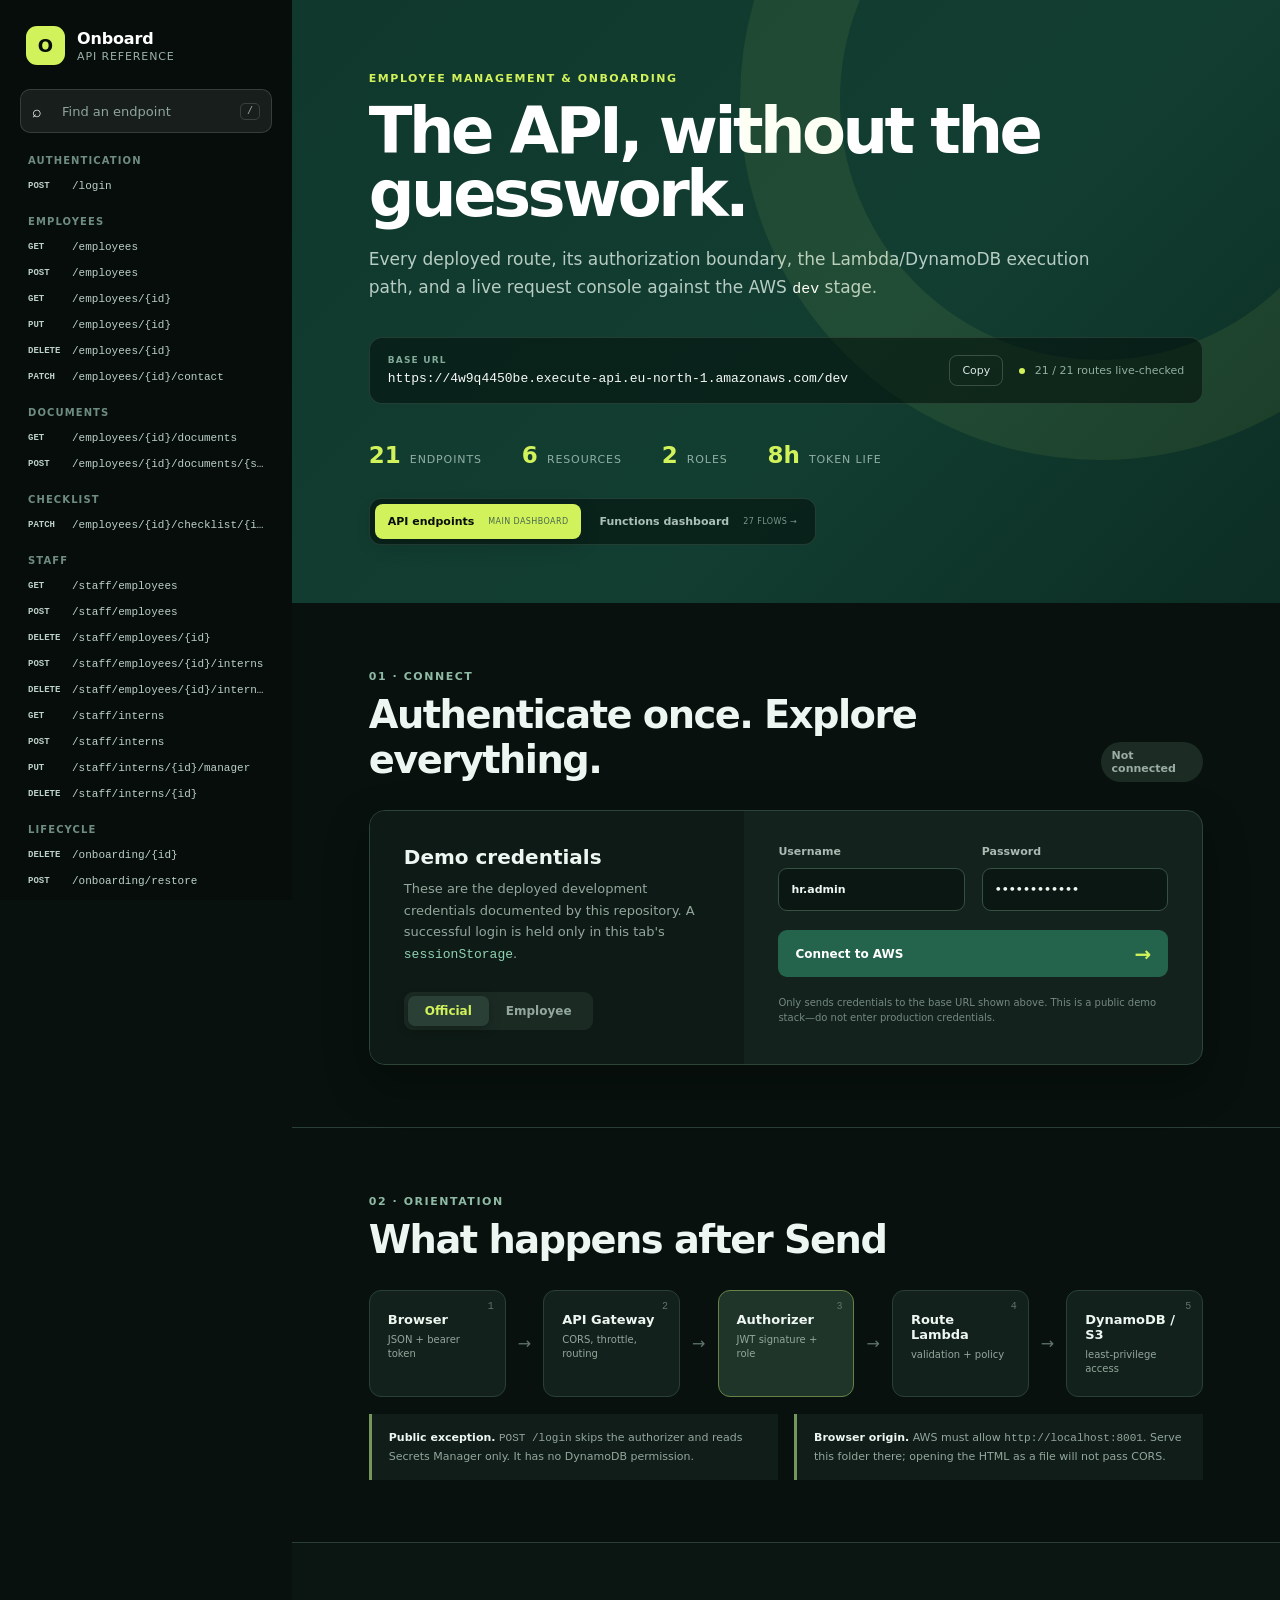
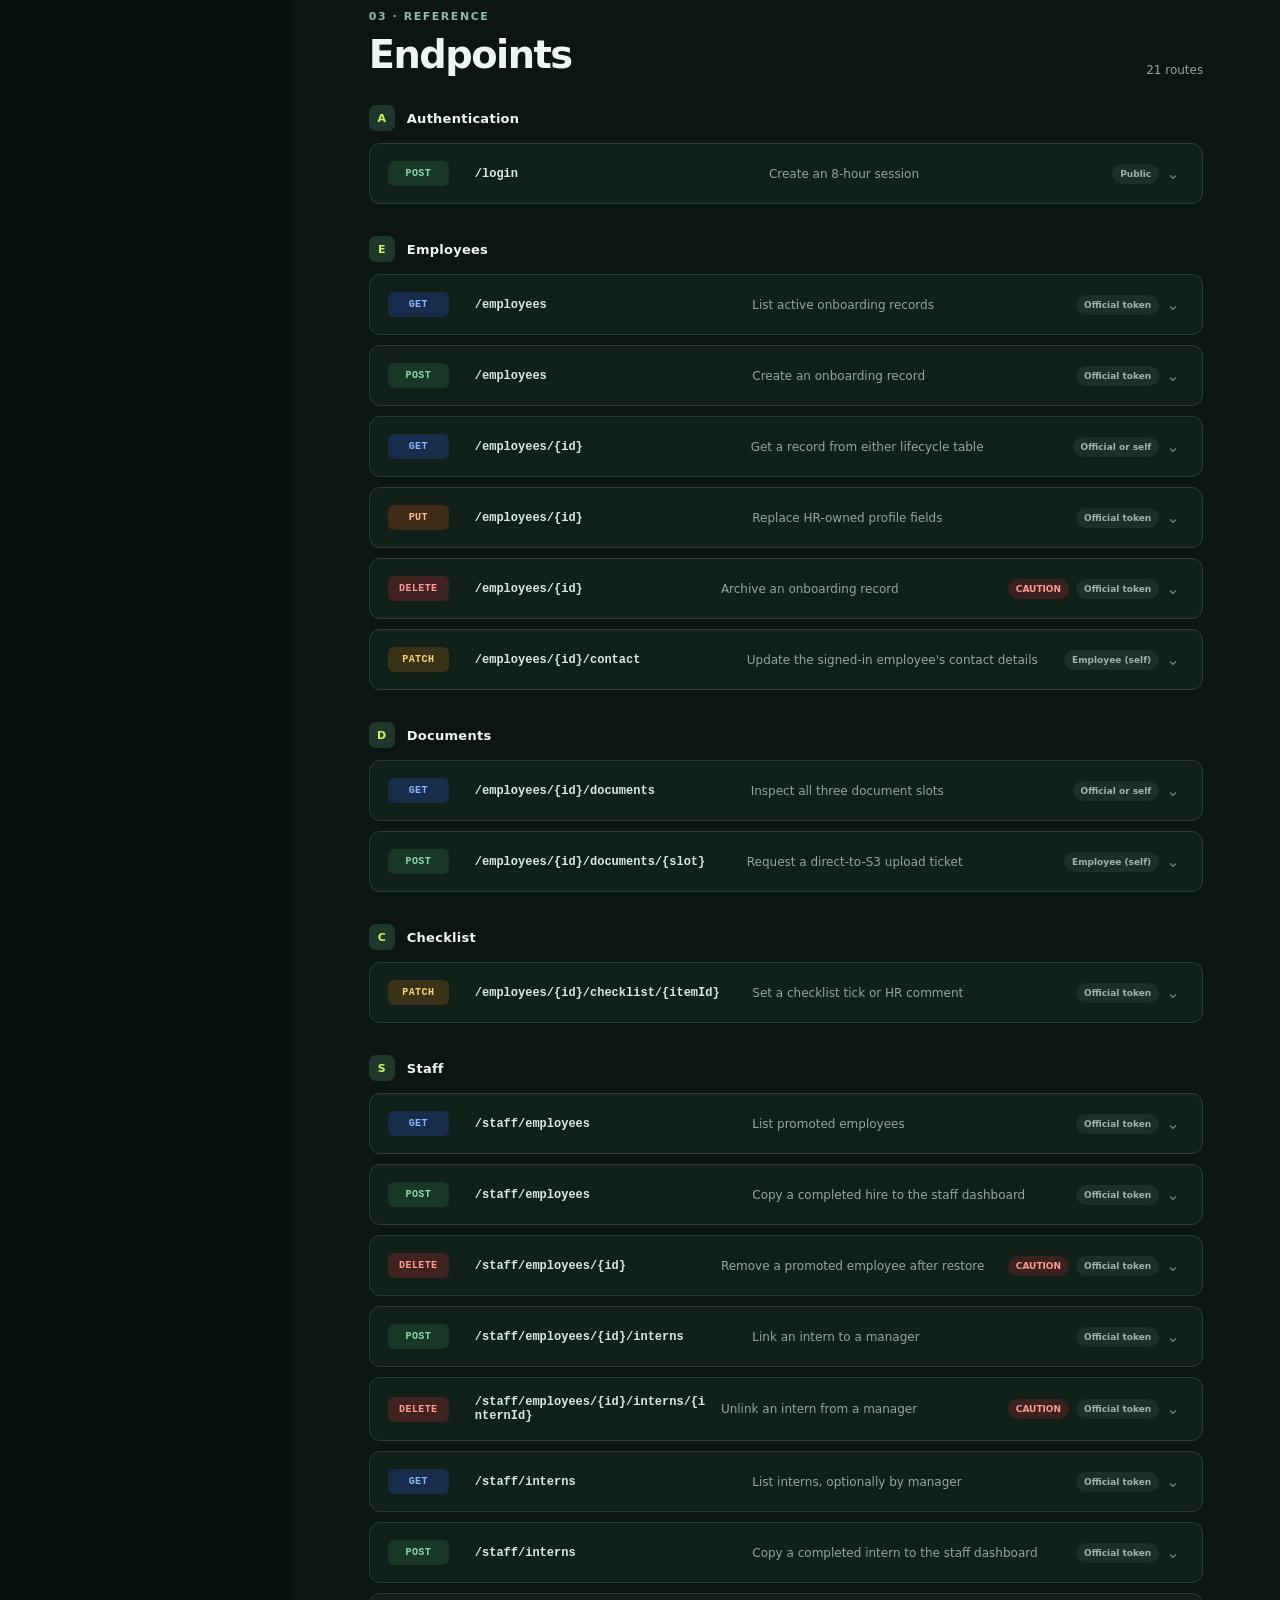
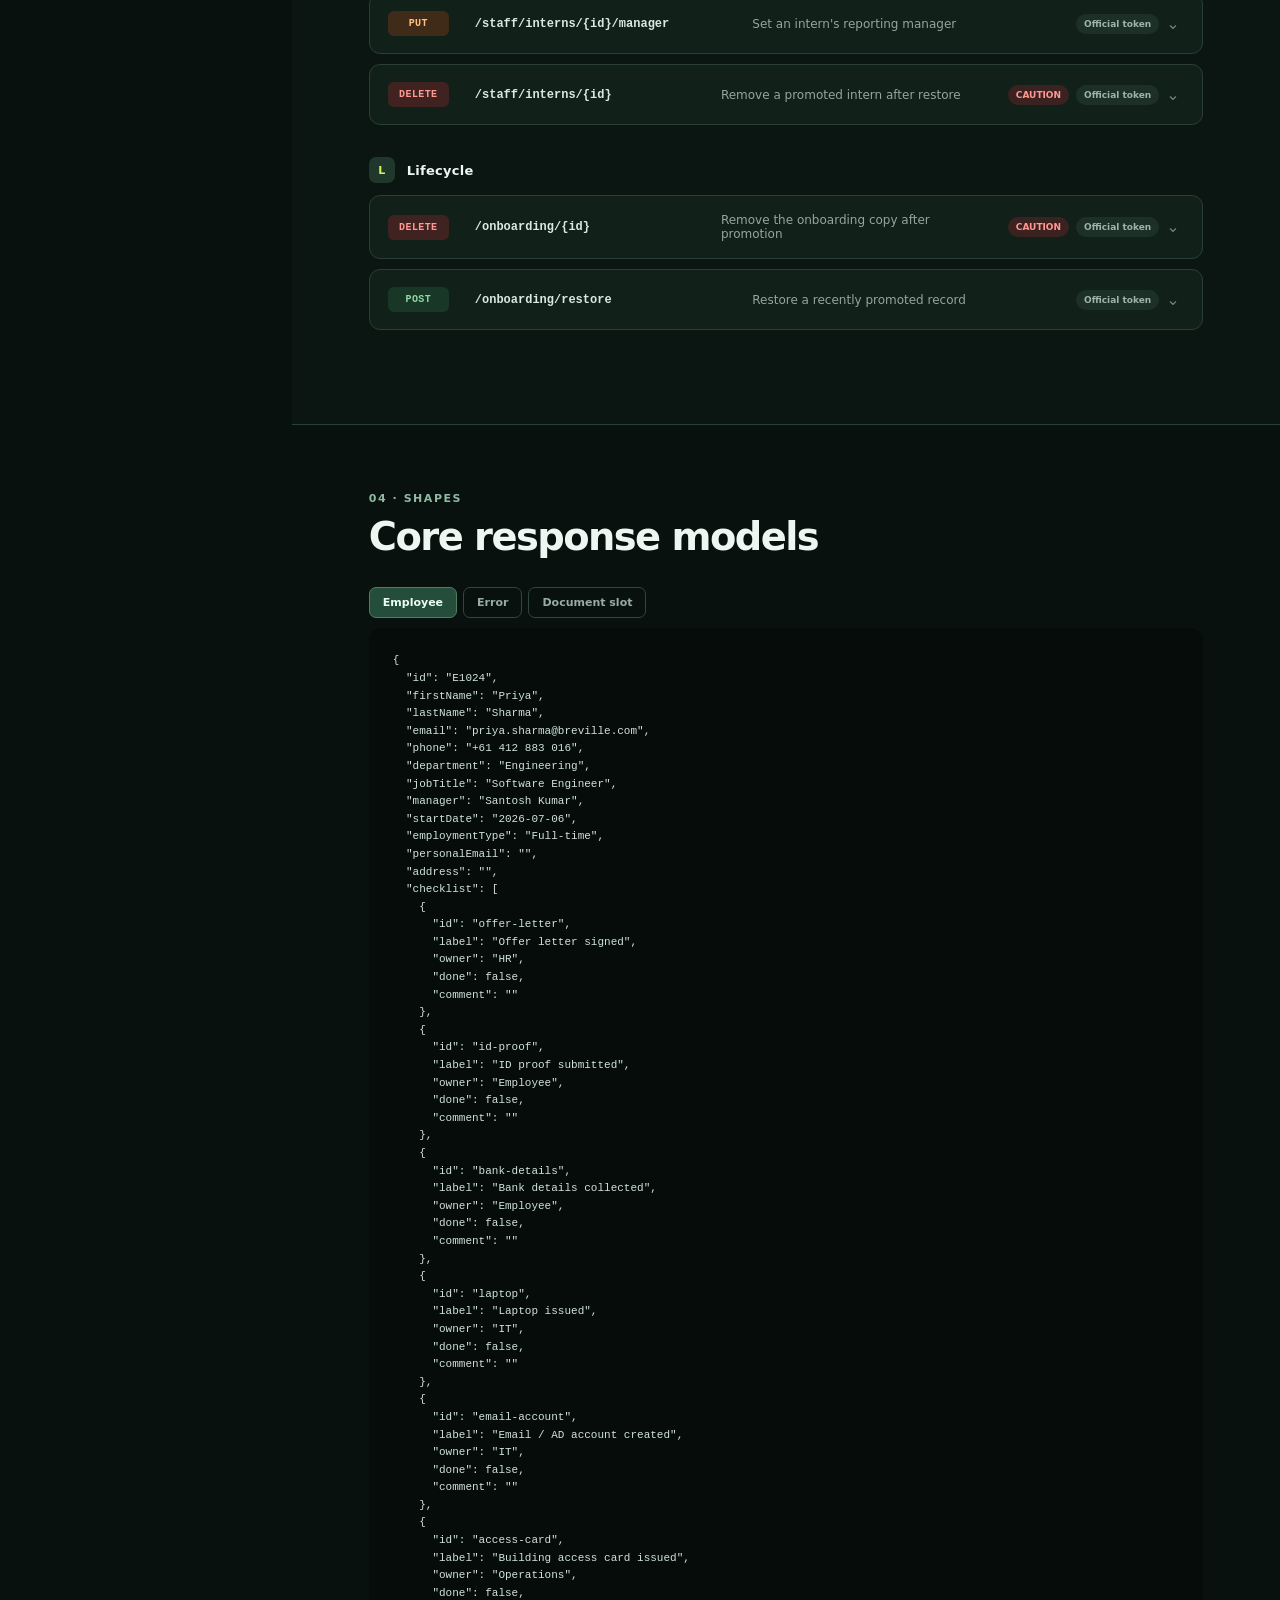
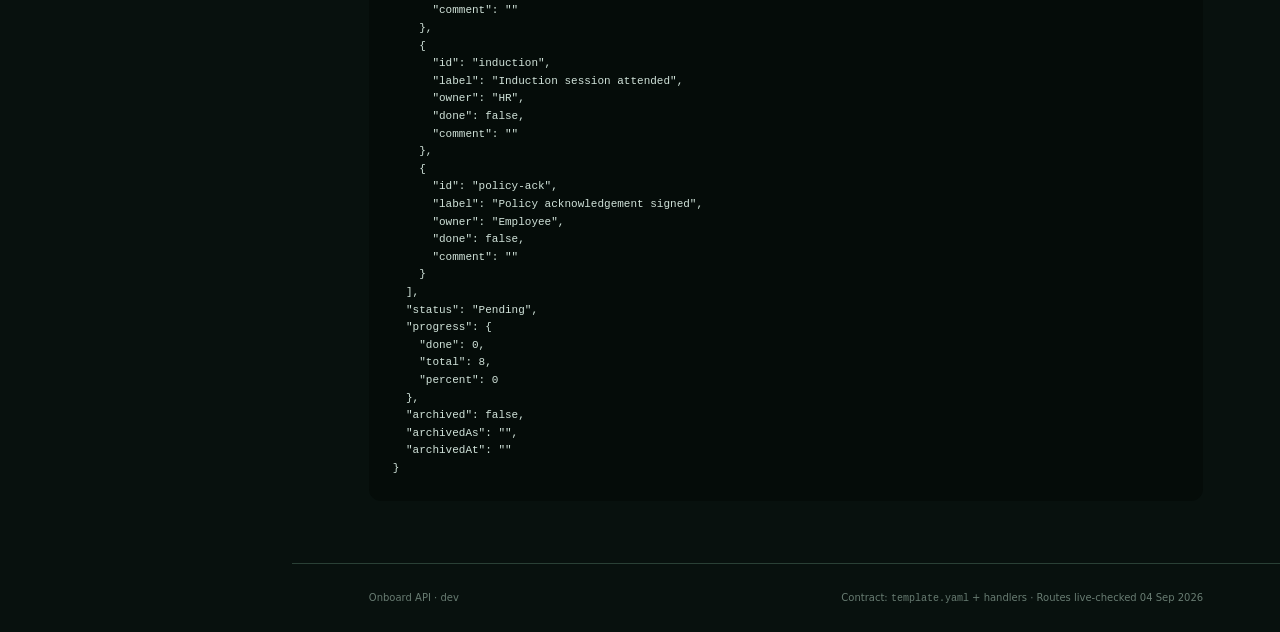
==== commit d9b2c7e6: "Serve API documentation artifact on port 8001" ====
--- a/artifacts/index.html
+++ b/artifacts/index.html
@@ -104,7 +104,7 @@
         </div>
         <div class="callouts">
           <p><strong>Public exception.</strong> <code>POST /login</code> skips the authorizer and reads Secrets Manager only. It has no DynamoDB permission.</p>
-          <p><strong>Browser origin.</strong> AWS allows <code>http://localhost:8000</code>. Serve this folder there; opening the HTML as a file will not pass CORS.</p>
+          <p><strong>Browser origin.</strong> AWS must allow <code>http://localhost:8001</code>. Serve this folder there; opening the HTML as a file will not pass CORS.</p>
         </div>
       </section>
 
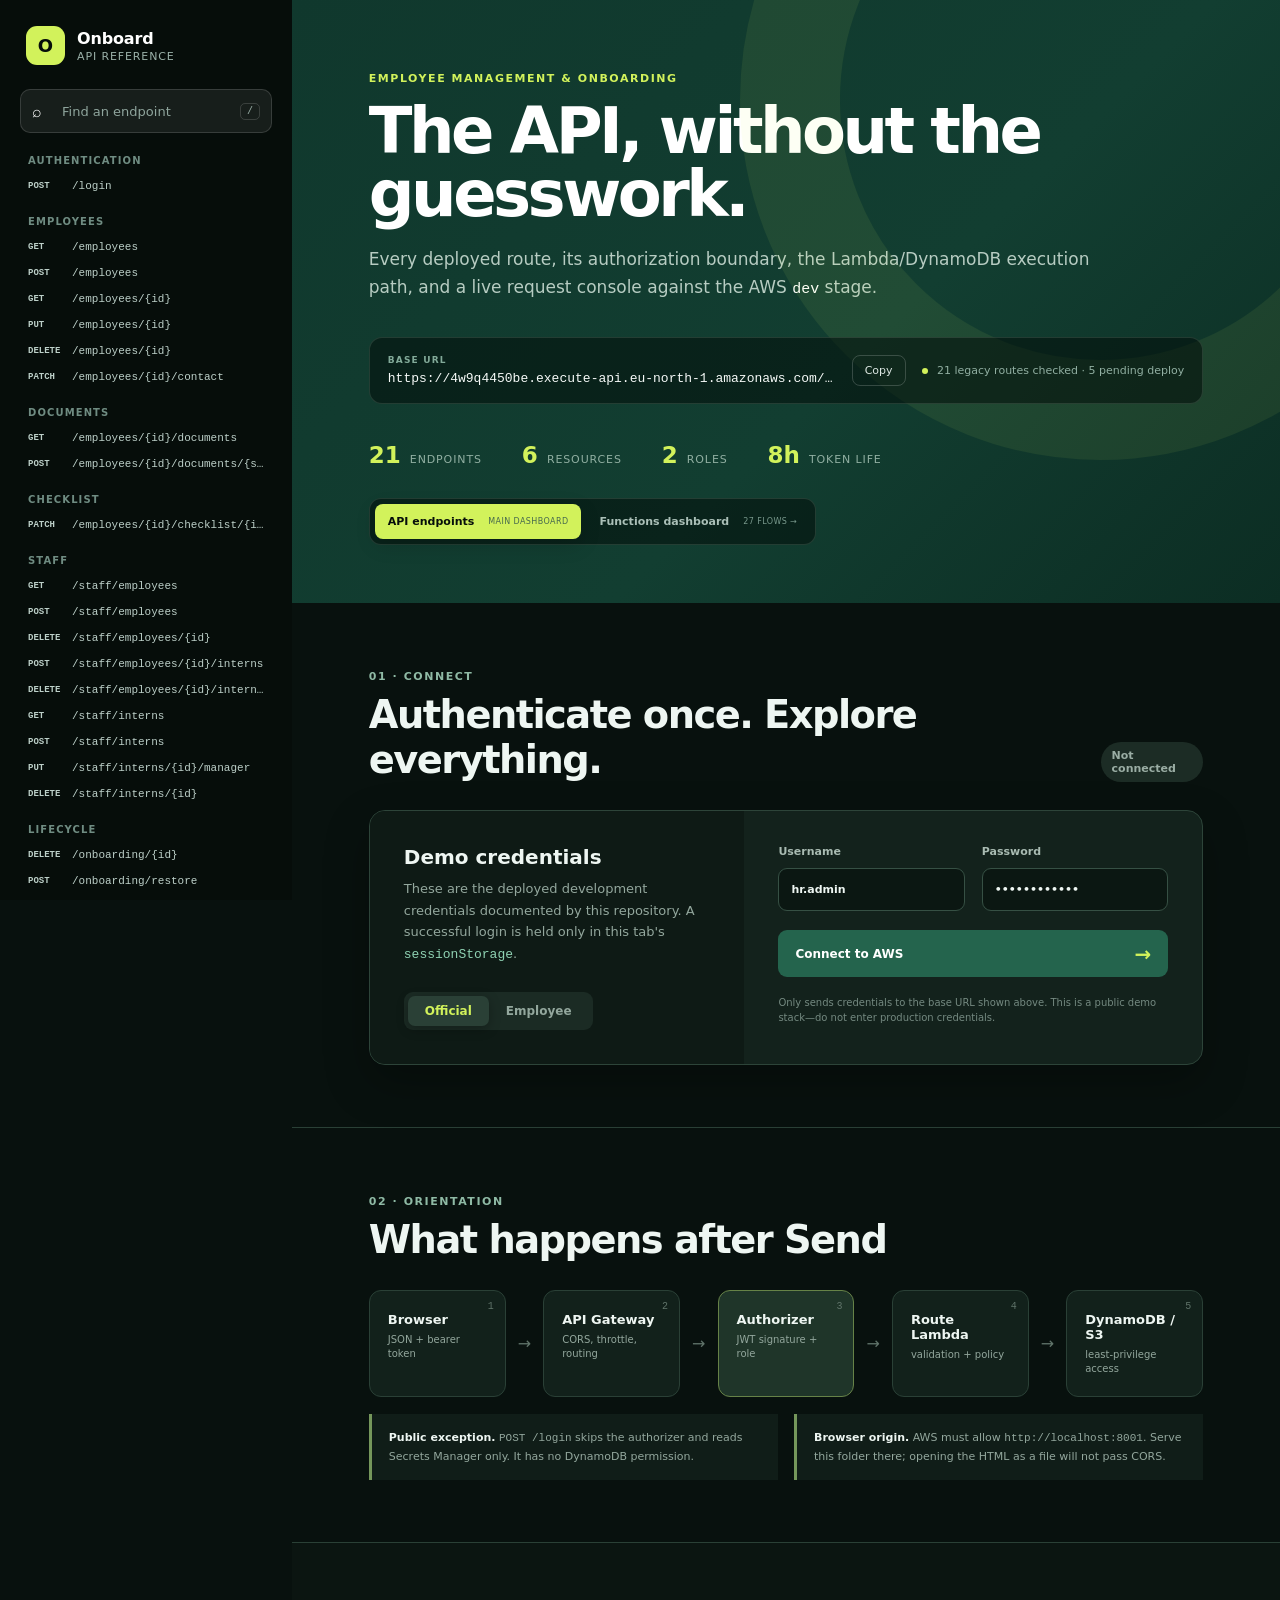
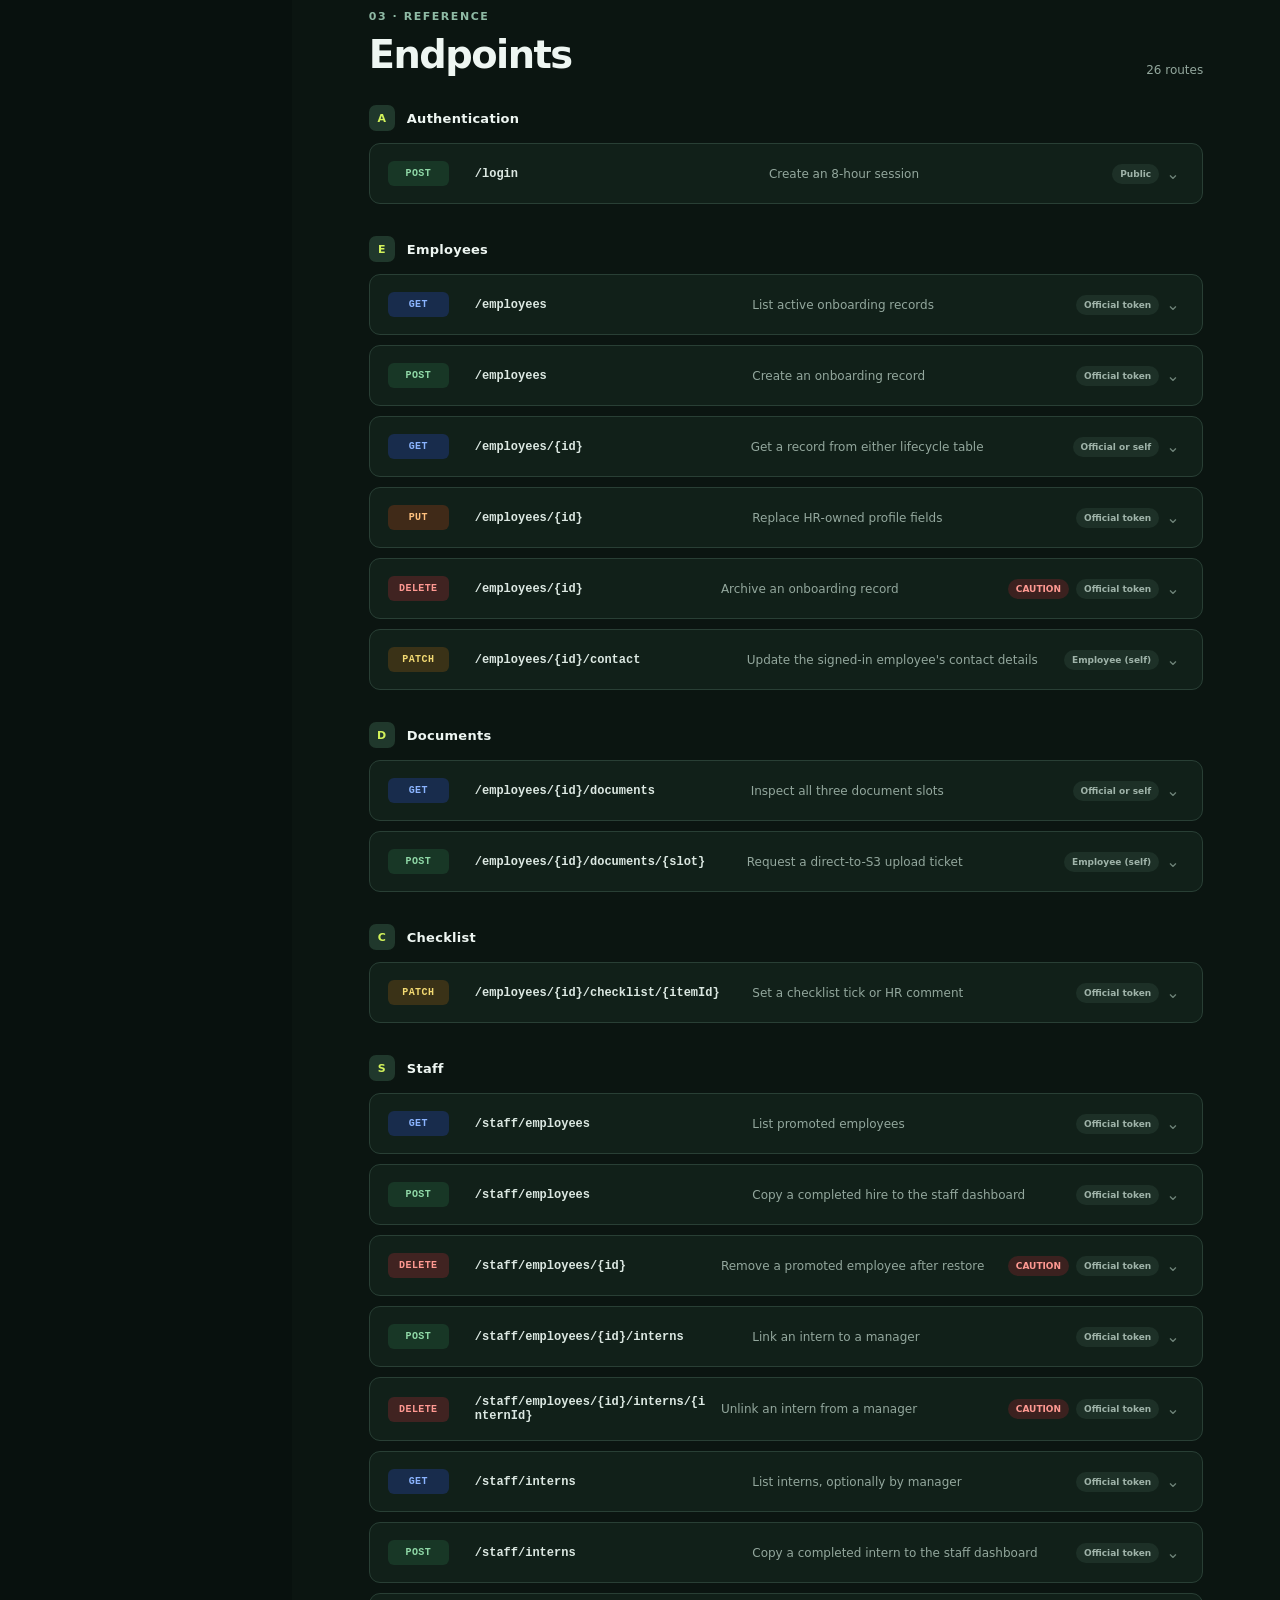
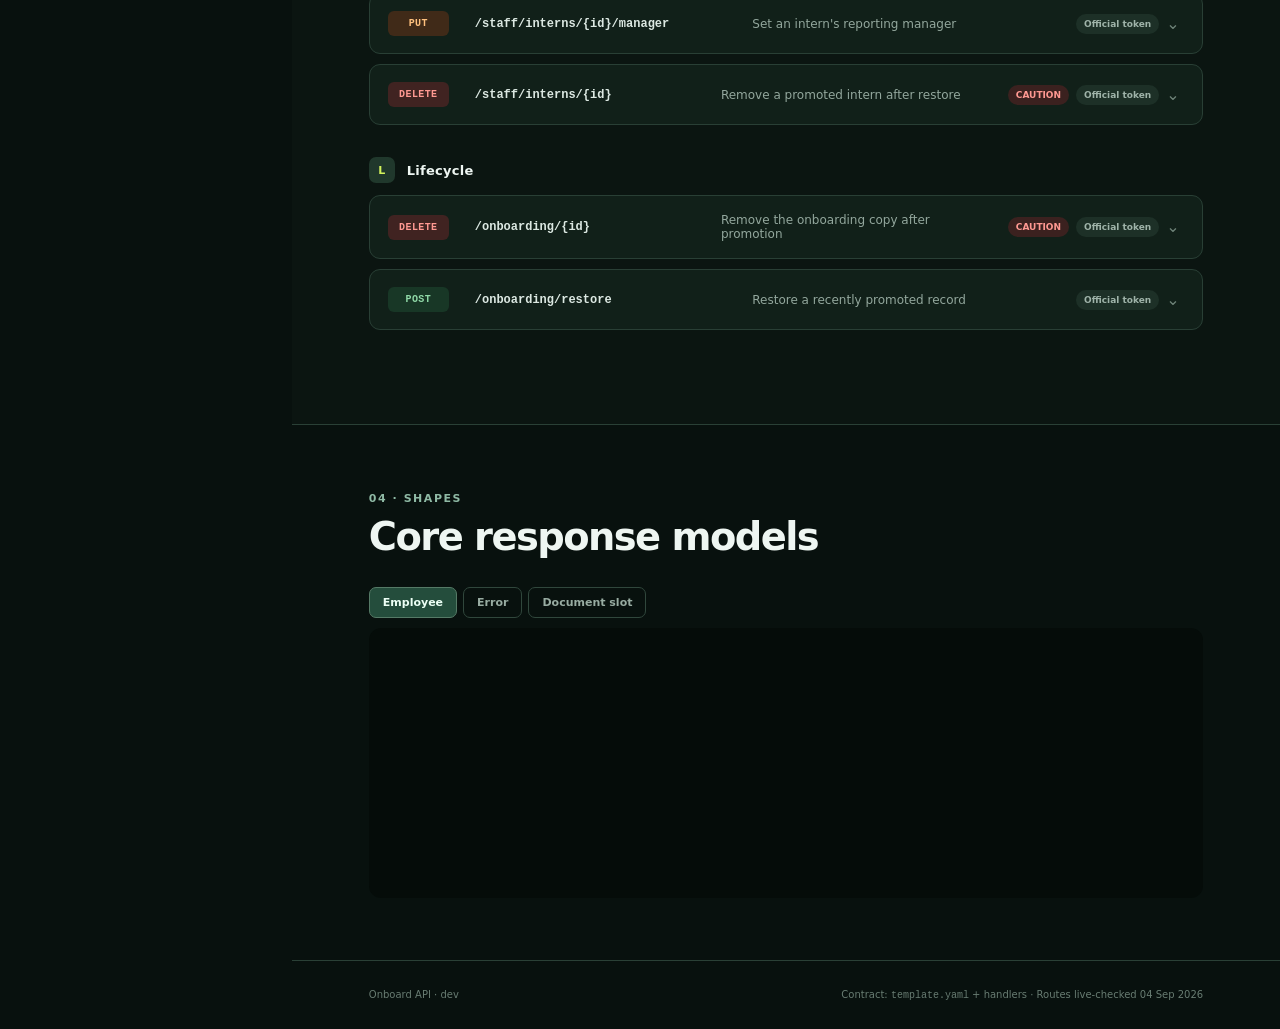
==== commit 397afb94: "Initial commit: attendance feature (not validated by Abhishek)" ====
--- a/artifacts/index.html
+++ b/artifacts/index.html
@@ -41,7 +41,7 @@
             <code id="base-url">https://4w9q4450be.execute-api.eu-north-1.amazonaws.com/dev</code>
           </div>
           <button class="copy-button" id="copy-base" type="button">Copy</button>
-          <span class="verified"><i></i> 21 / 21 routes live-checked</span>
+          <span class="verified"><i></i> 21 legacy routes checked &middot; 5 pending deploy</span>
         </div>
 
         <div class="stats" aria-label="API summary">
@@ -168,7 +168,7 @@
             <span class="kicker">03 · REFERENCE</span>
             <h2>Endpoints</h2>
           </div>
-          <span id="result-count" class="result-count">21 routes</span>
+          <span id="result-count" class="result-count">26 routes</span>
         </div>
         <div id="endpoint-list"></div>
         <div id="empty-state" class="empty-state" hidden>No endpoints match that search.</div>
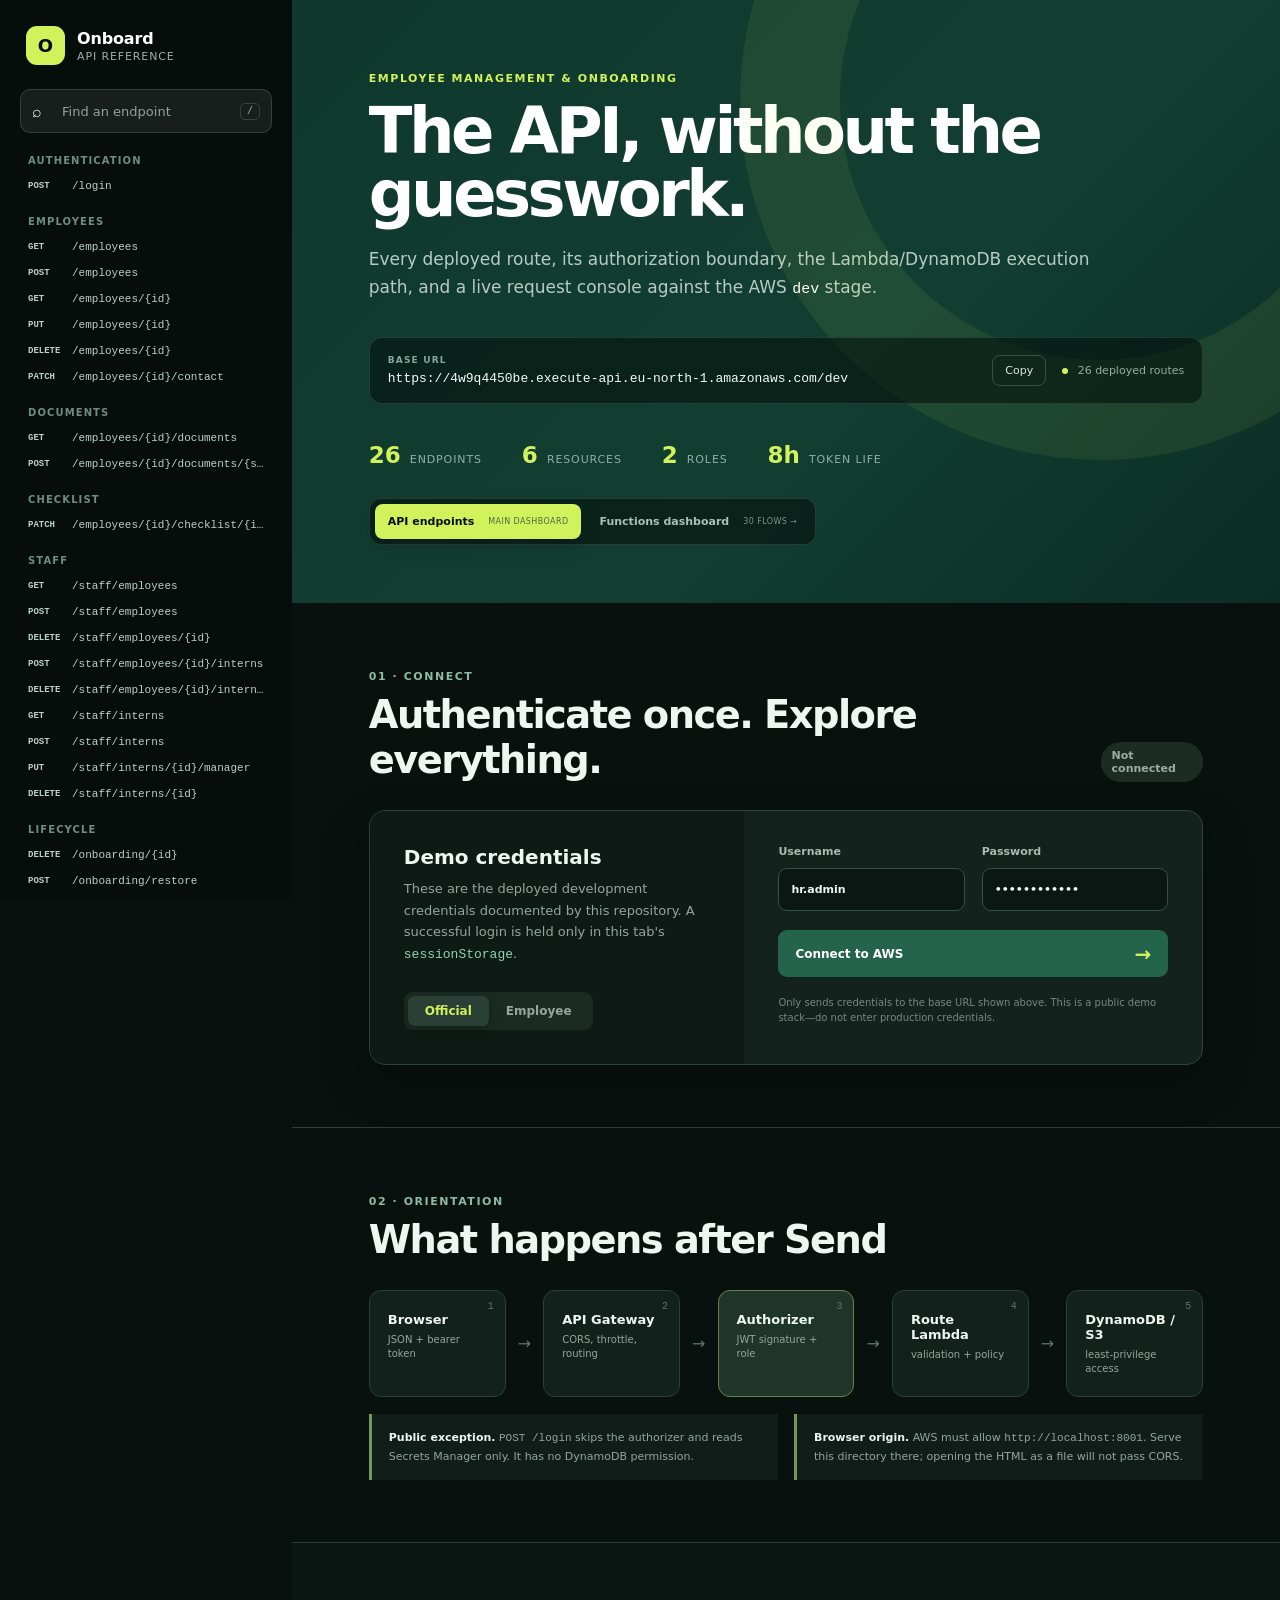
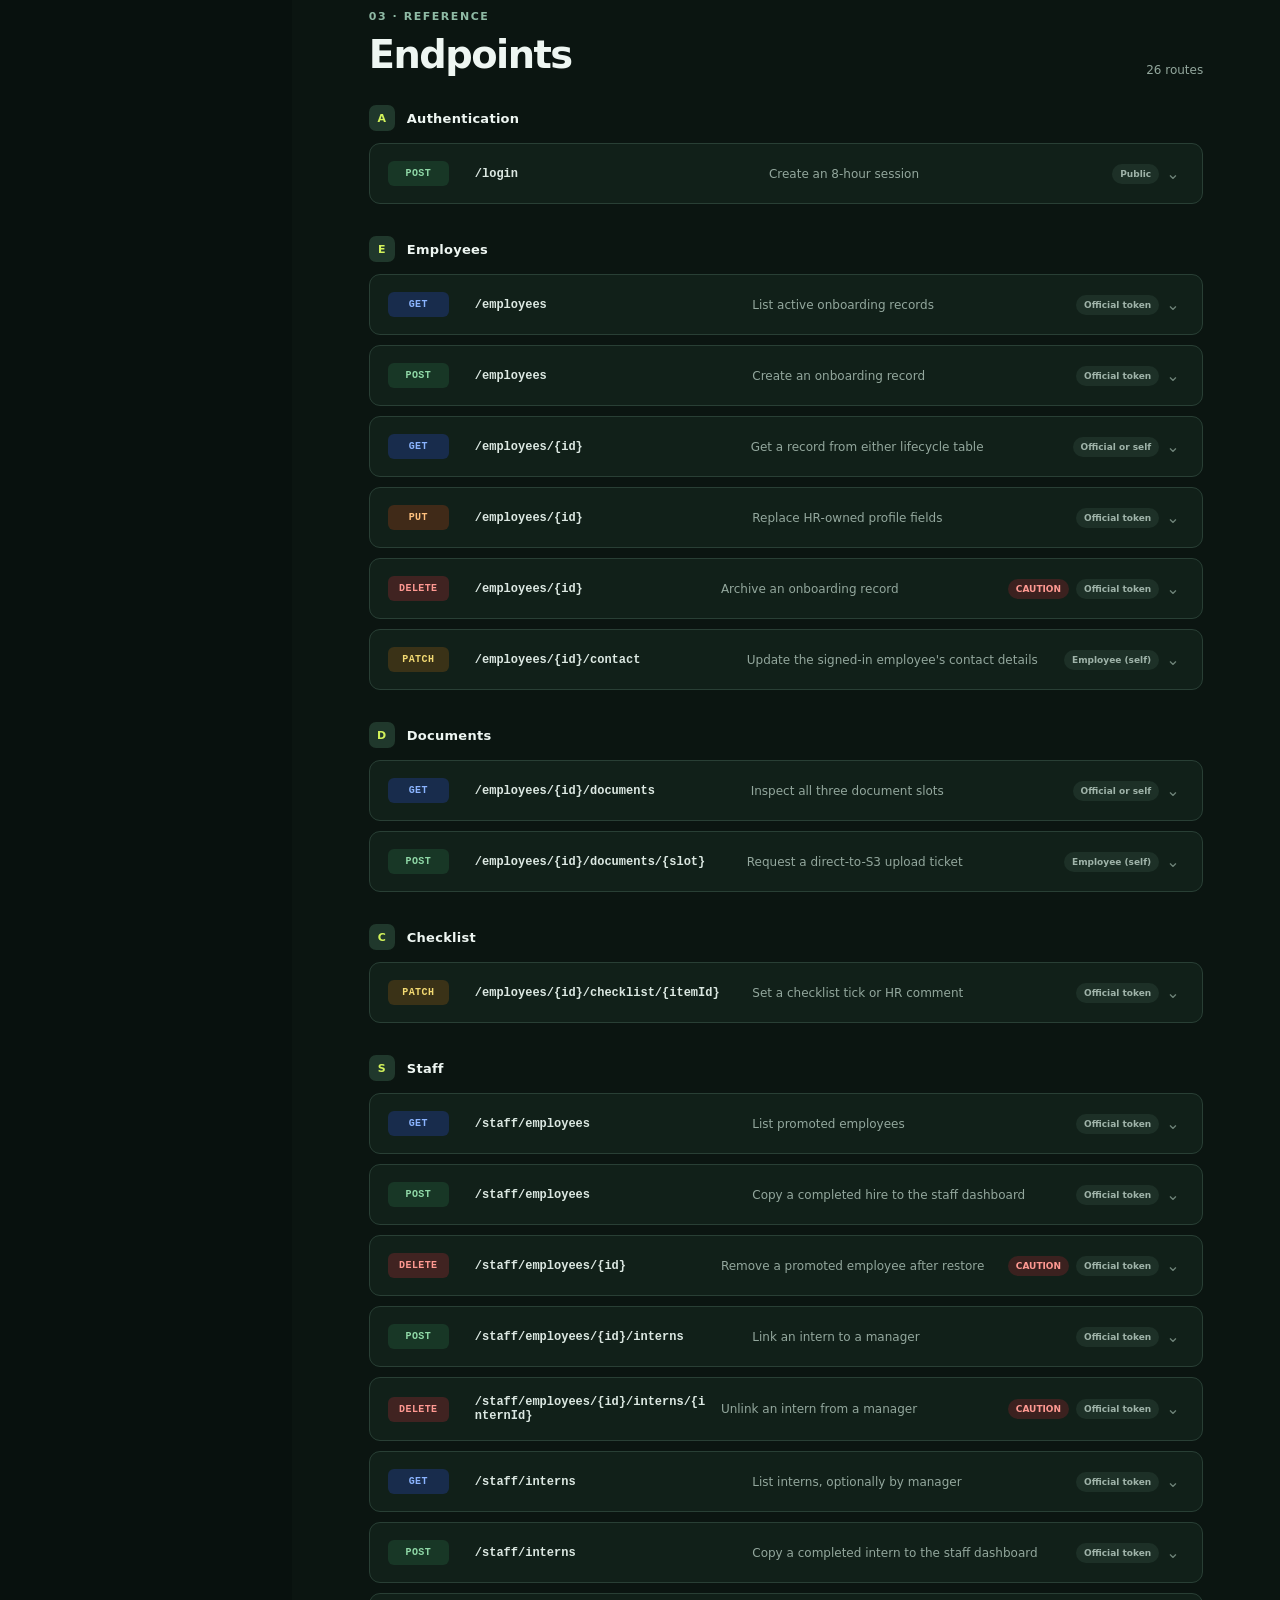
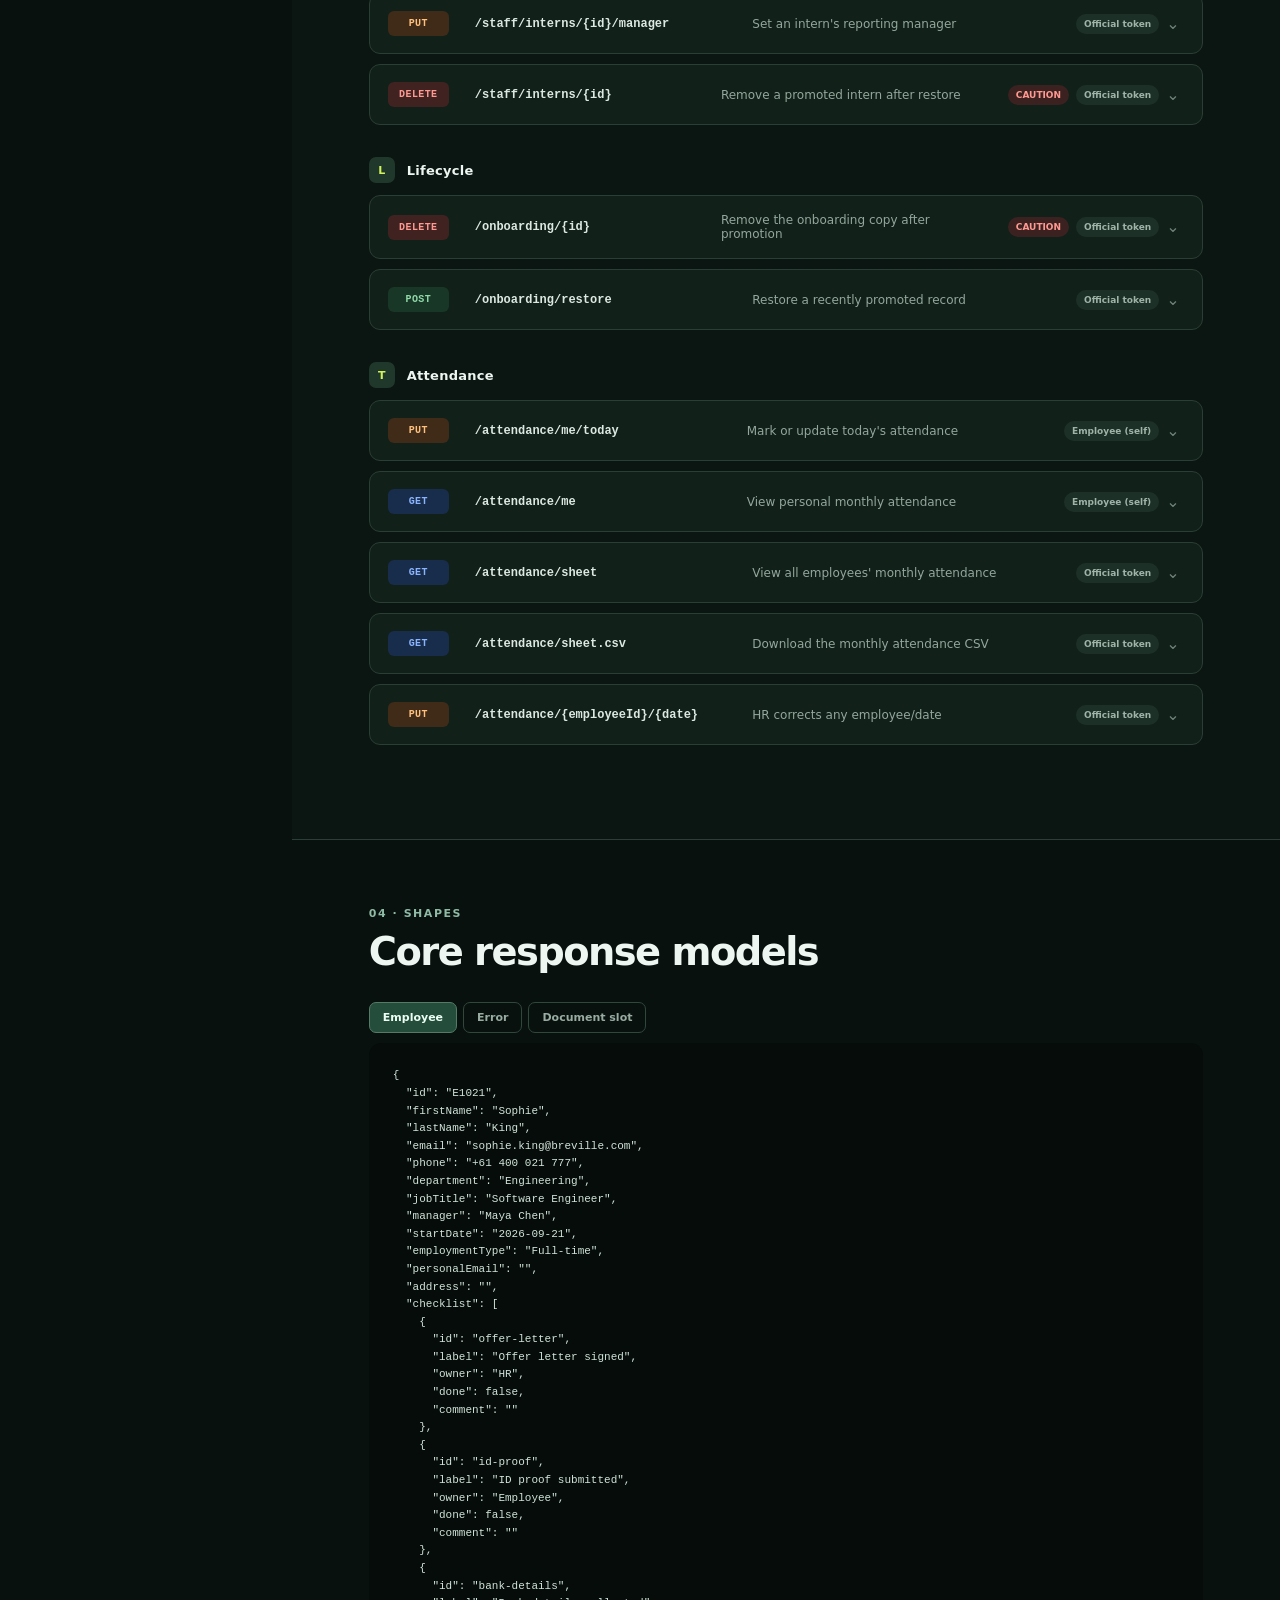
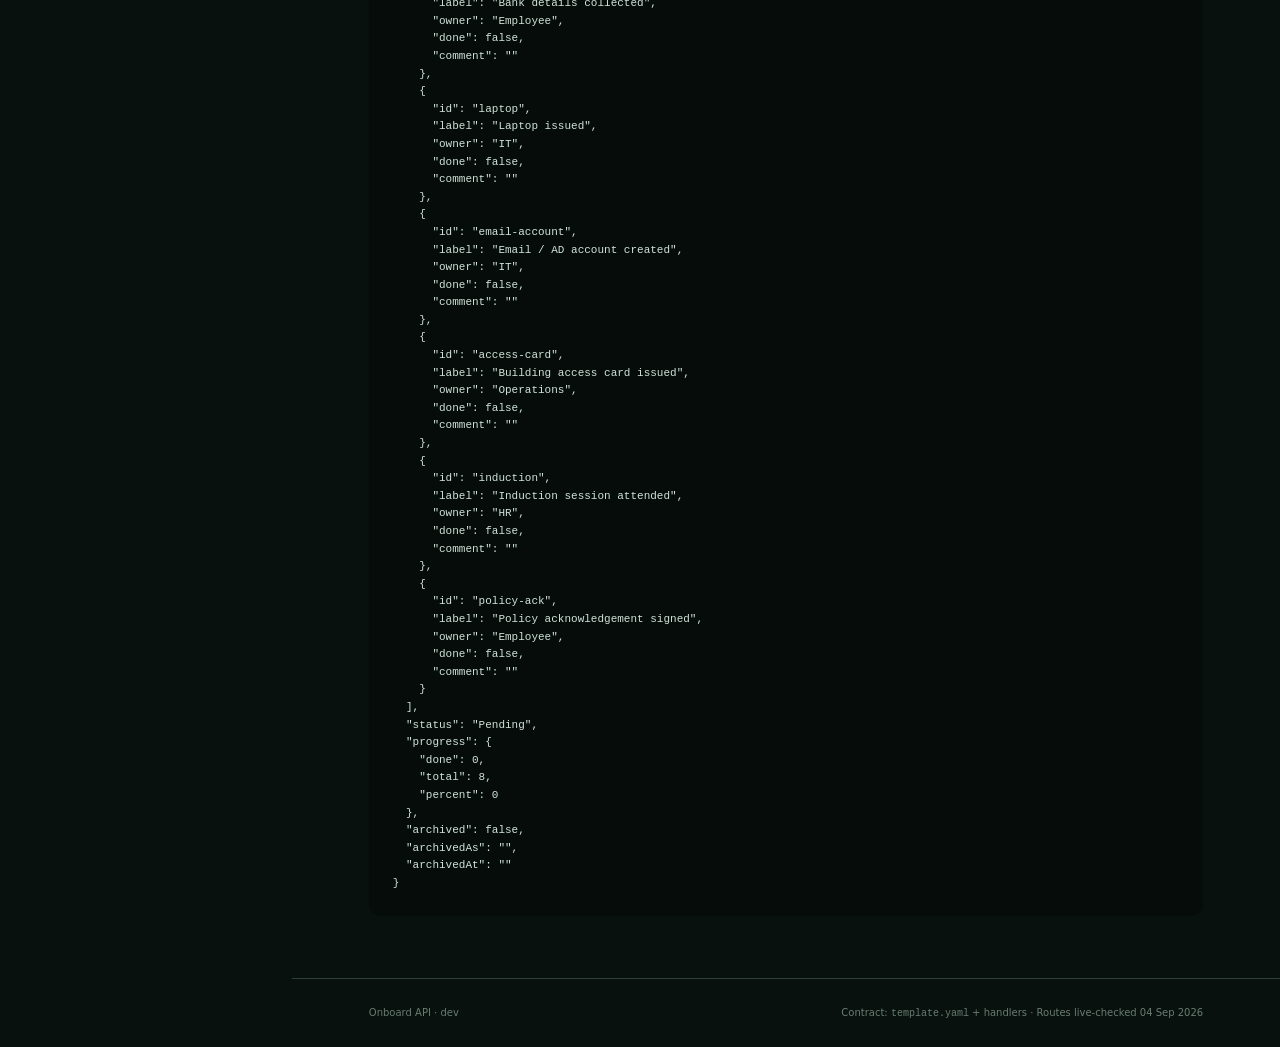
==== commit 4699927b: "Simplify attendance UI and local app setup" ====
--- a/artifacts/index.html
+++ b/artifacts/index.html
@@ -41,11 +41,11 @@
             <code id="base-url">https://4w9q4450be.execute-api.eu-north-1.amazonaws.com/dev</code>
           </div>
           <button class="copy-button" id="copy-base" type="button">Copy</button>
-          <span class="verified"><i></i> 21 legacy routes checked &middot; 5 pending deploy</span>
+          <span class="verified"><i></i> 26 deployed routes</span>
         </div>
 
         <div class="stats" aria-label="API summary">
-          <div><strong>21</strong><span>Endpoints</span></div>
+          <div><strong>26</strong><span>Endpoints</span></div>
           <div><strong>6</strong><span>Resources</span></div>
           <div><strong>2</strong><span>Roles</span></div>
           <div><strong>8h</strong><span>Token life</span></div>
@@ -53,7 +53,7 @@
 
         <div class="dashboard-switch" role="group" aria-label="Documentation dashboard">
           <button class="dashboard-button active" data-dashboard="api" type="button"><span>API endpoints</span><small>Main dashboard</small></button>
-          <button class="dashboard-button" data-dashboard="functions" type="button"><span>Functions dashboard</span><small>27 flows →</small></button>
+          <button class="dashboard-button" data-dashboard="functions" type="button"><span>Functions dashboard</span><small>30 flows →</small></button>
         </div>
       </header>
 
@@ -104,7 +104,7 @@
         </div>
         <div class="callouts">
           <p><strong>Public exception.</strong> <code>POST /login</code> skips the authorizer and reads Secrets Manager only. It has no DynamoDB permission.</p>
-          <p><strong>Browser origin.</strong> AWS must allow <code>http://localhost:8001</code>. Serve this folder there; opening the HTML as a file will not pass CORS.</p>
+          <p><strong>Browser origin.</strong> AWS must allow <code>http://localhost:8001</code>. Serve this directory there; opening the HTML as a file will not pass CORS.</p>
         </div>
       </section>
 
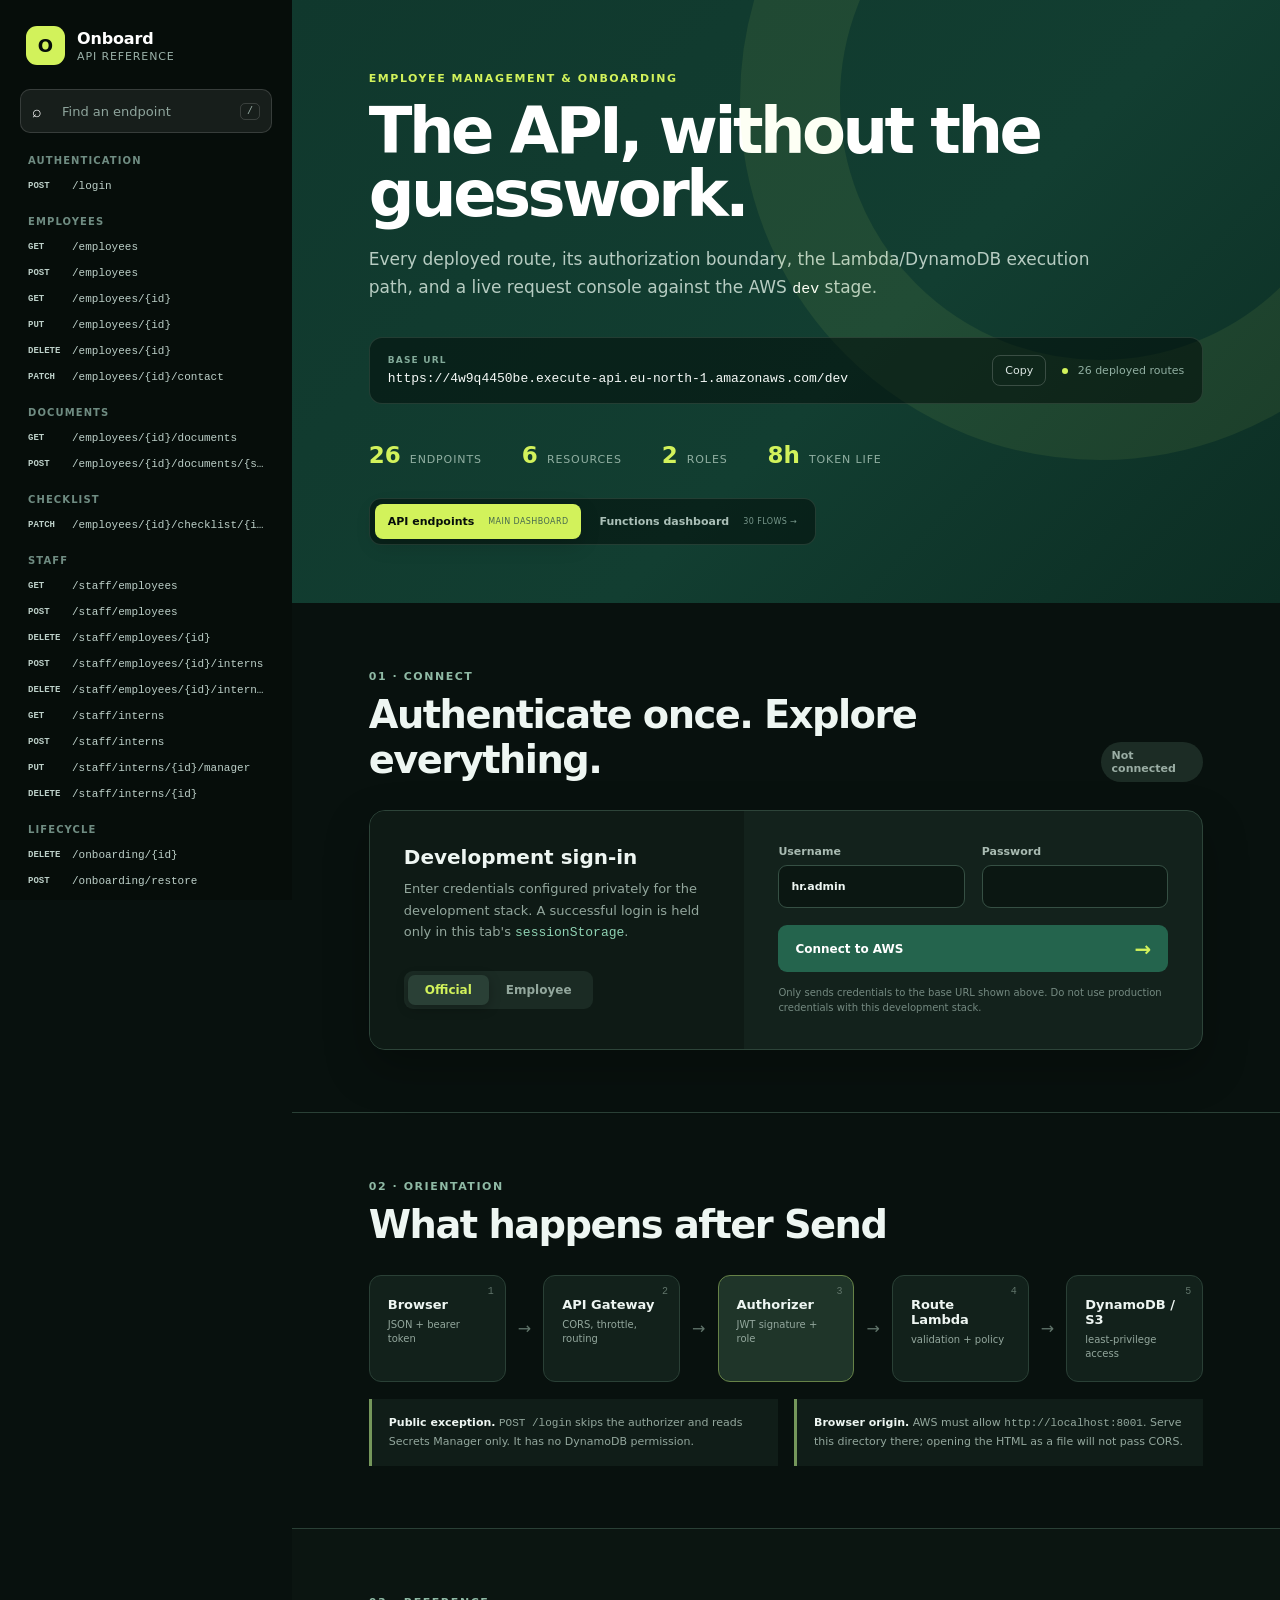
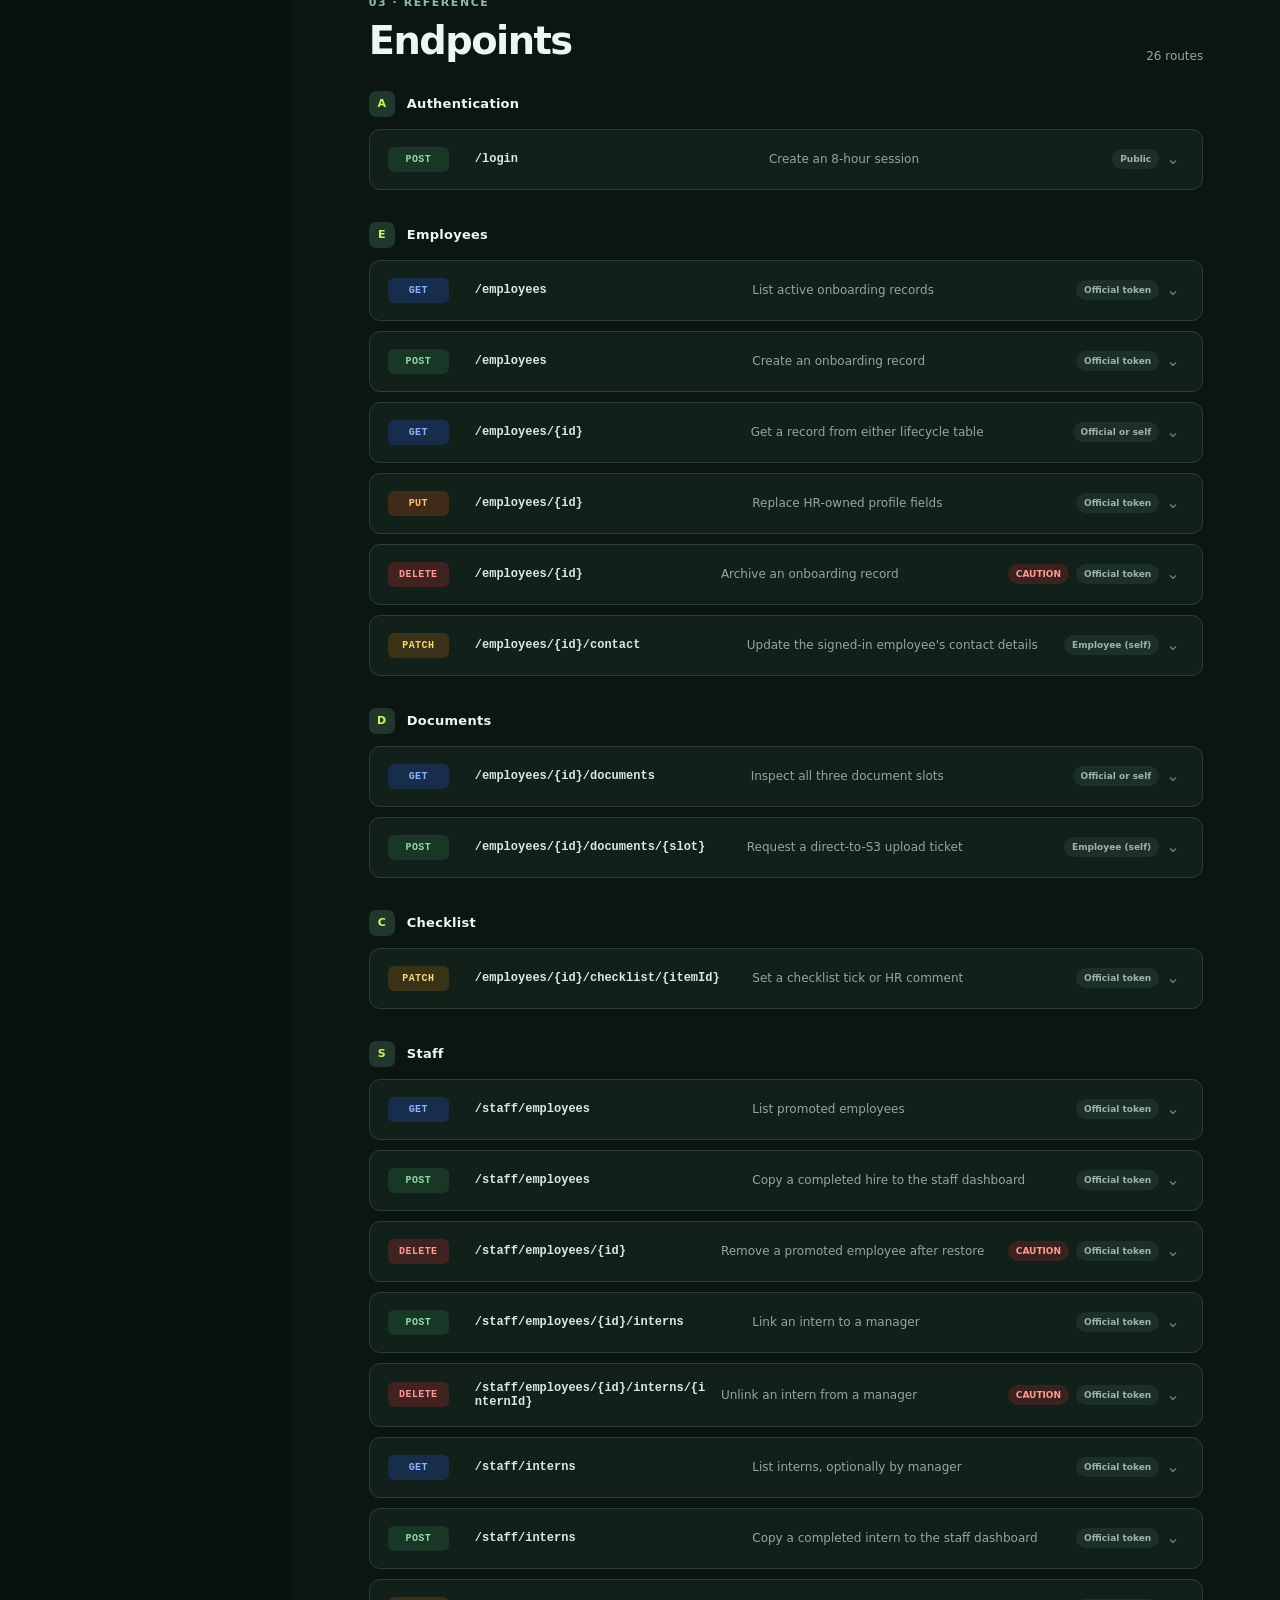
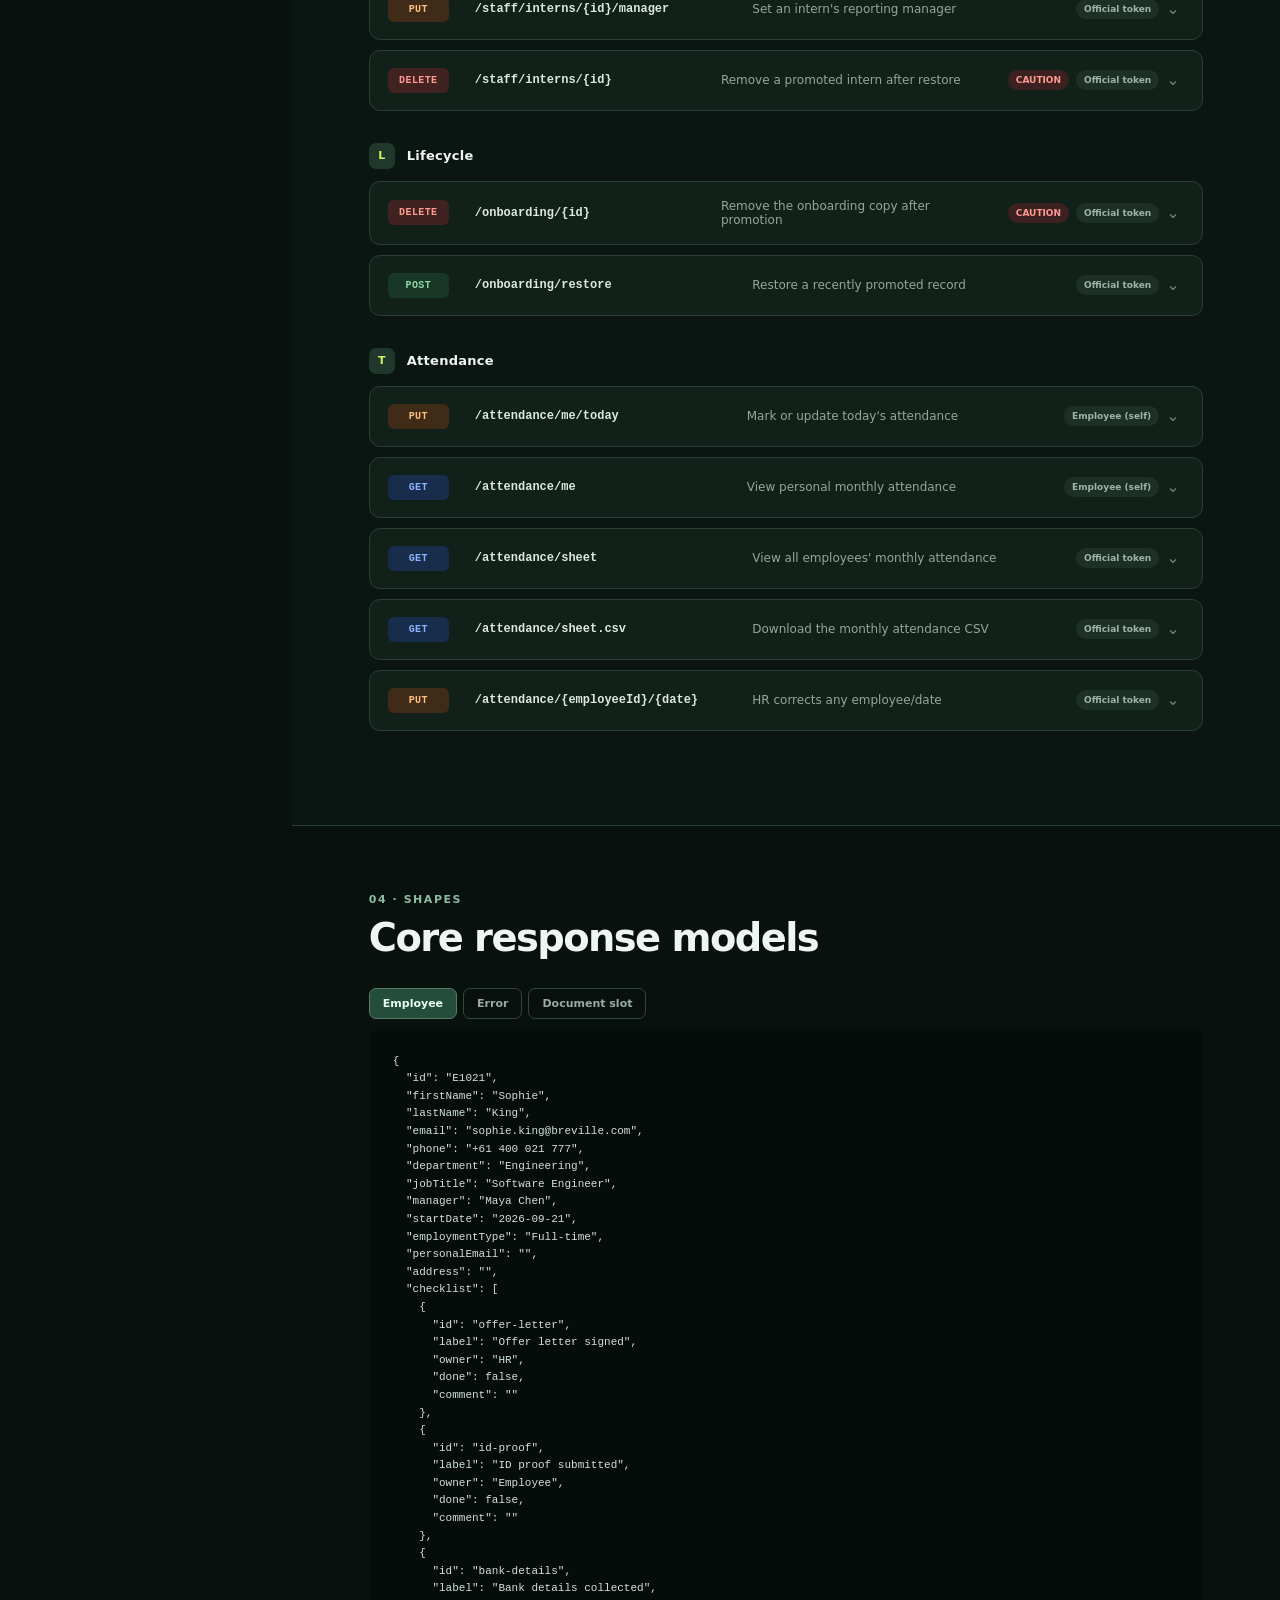
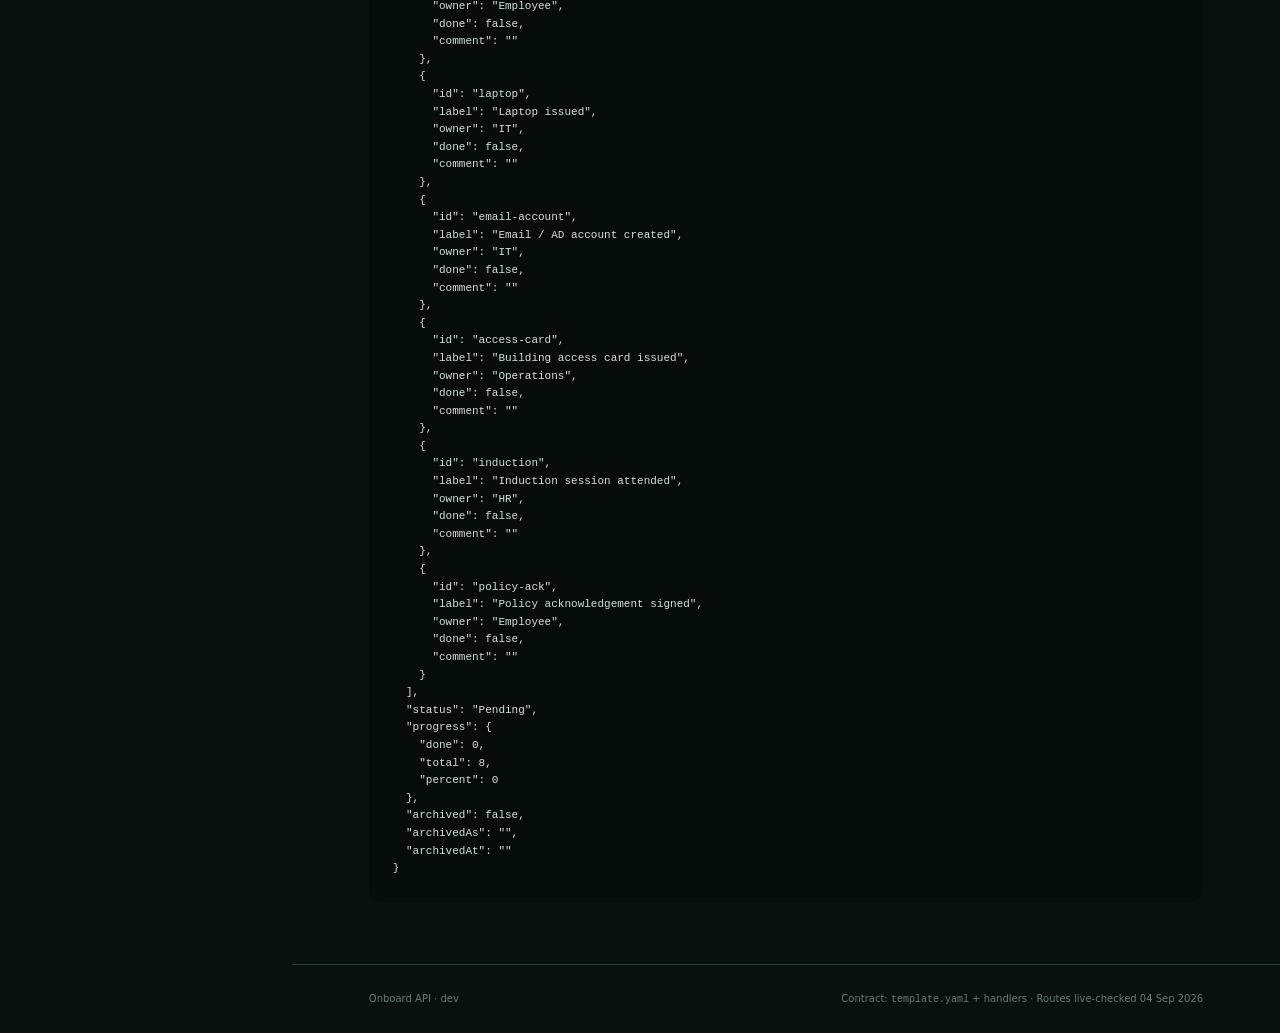
==== commit 99d6f543: "Add CI secret scanning and remove demo credentials" ====
--- a/artifacts/index.html
+++ b/artifacts/index.html
@@ -68,8 +68,8 @@
 
         <div class="auth-card">
           <div class="auth-copy">
-            <h3>Demo credentials</h3>
-            <p>These are the deployed development credentials documented by this repository. A successful login is held only in this tab's <code>sessionStorage</code>.</p>
+            <h3>Development sign-in</h3>
+            <p>Enter credentials configured privately for the development stack. A successful login is held only in this tab's <code>sessionStorage</code>.</p>
             <div class="role-switch" role="tablist" aria-label="Credential role">
               <button class="role-button active" data-role="official" type="button">Official</button>
               <button class="role-button" data-role="employee" type="button">Employee</button>
@@ -77,9 +77,9 @@
           </div>
           <form id="login-form" class="auth-form">
             <label><span>Username</span><input id="login-username" name="username" value="hr.admin" autocomplete="username"></label>
-            <label><span>Password</span><input id="login-password" name="password" type="password" value="onboard-2026" autocomplete="current-password"></label>
+            <label><span>Password</span><input id="login-password" name="password" type="password" autocomplete="current-password"></label>
             <button class="primary-button" id="login-button" type="submit"><span>Connect to AWS</span><b aria-hidden="true">→</b></button>
-            <p class="microcopy">Only sends credentials to the base URL shown above. This is a public demo stack—do not enter production credentials.</p>
+            <p class="microcopy">Only sends credentials to the base URL shown above. Do not use production credentials with this development stack.</p>
           </form>
         </div>
       </section>
